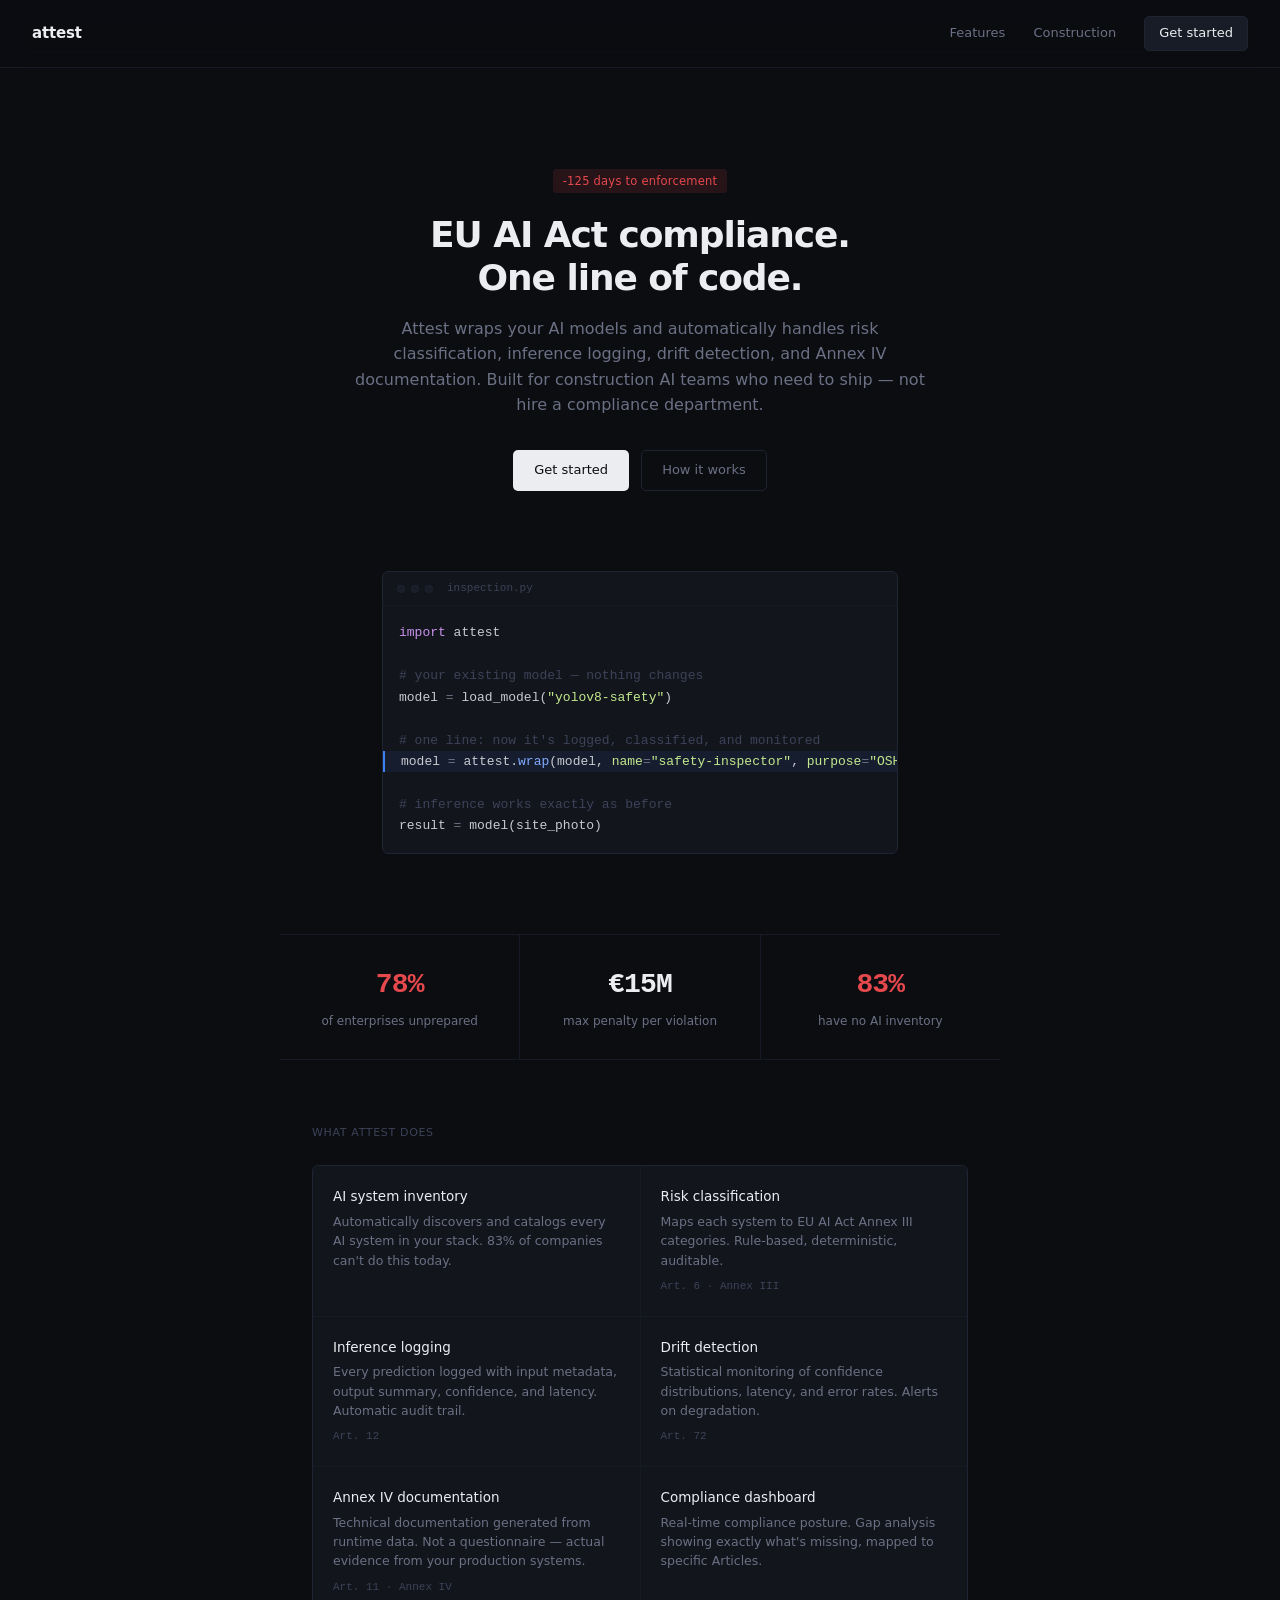
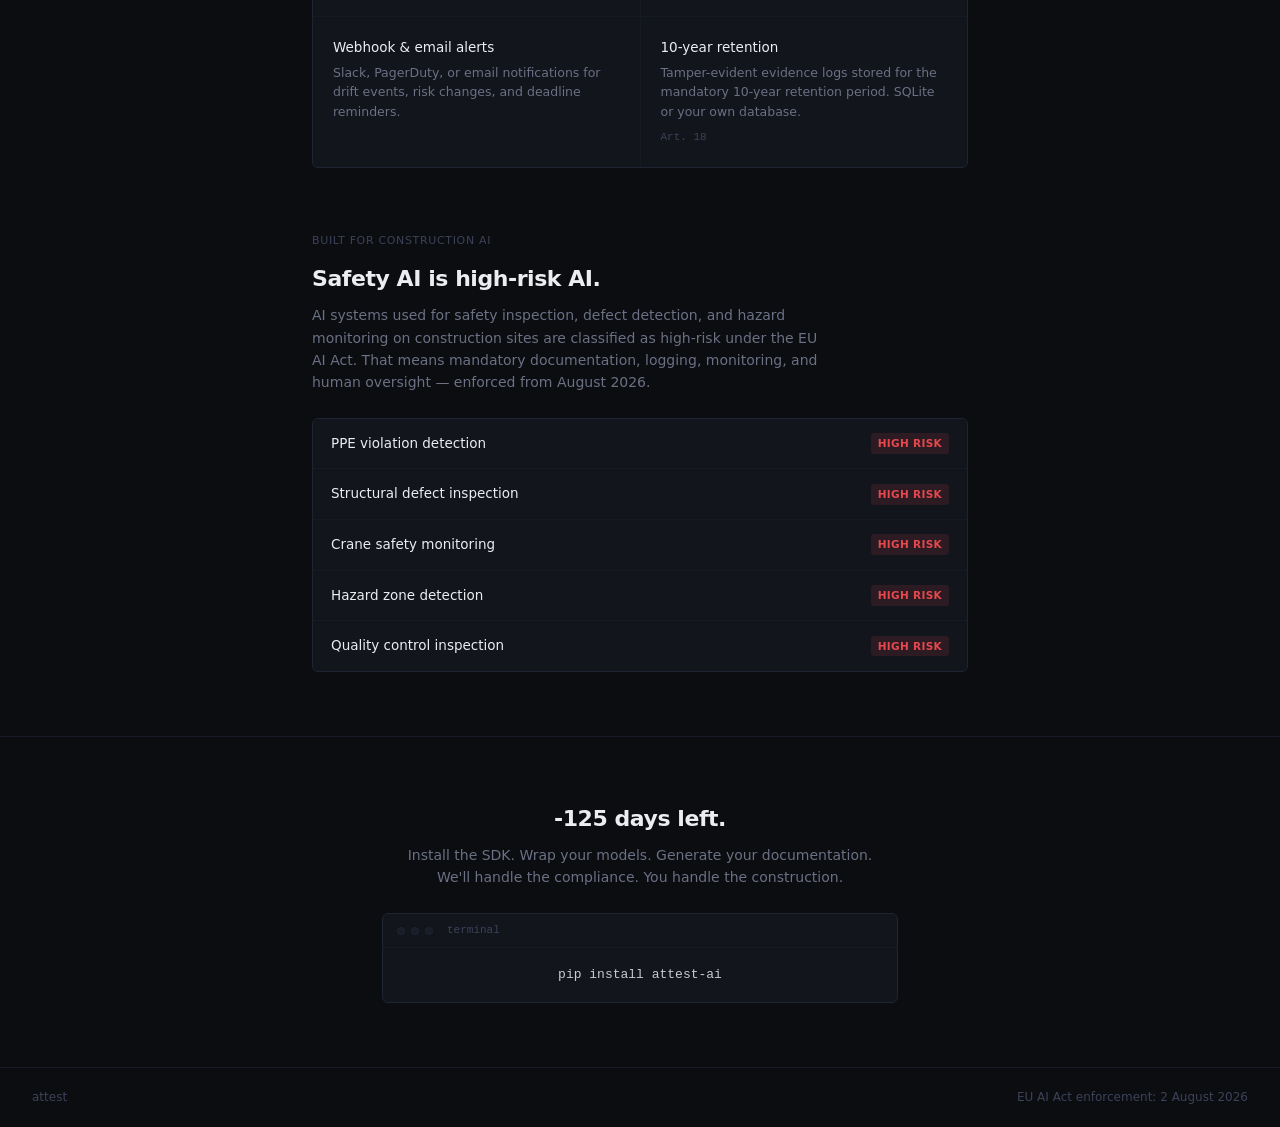
==== site/index.html @ e680bdb2 "initial commit — attest EU AI Act compliance SDK Core SDK with one-line model wrapping, risk classif" ====
<!DOCTYPE html>
<html lang="en">
<head>
    <meta charset="UTF-8">
    <meta name="viewport" content="width=device-width, initial-scale=1.0">
    <title>Attest — EU AI Act compliance for construction AI</title>
    <meta name="description" content="One SDK. Automatic risk classification, continuous monitoring, and audit-ready documentation for your AI systems. Enforcement starts August 2, 2026.">
    <style>
        :root {
            --bg: #0b0d11;
            --surface: #12151c;
            --surface-2: #181c26;
            --border: #1f2432;
            --border-subtle: #161a24;
            --text: #c8cad0;
            --text-strong: #ecedf0;
            --text-muted: #6b7084;
            --text-faint: #3d4258;
            --red: #e5484d;
            --red-dim: rgba(229, 72, 77, 0.12);
            --amber: #f0a000;
            --green: #30a46c;
            --green-dim: rgba(48, 164, 108, 0.10);
            --blue: #3b82f6;
            --blue-dim: rgba(59, 130, 246, 0.08);
            --mono: 'SF Mono', 'Cascadia Code', 'JetBrains Mono', monospace;
            --sans: -apple-system, BlinkMacSystemFont, 'Inter', 'Segoe UI', system-ui, sans-serif;
        }

        *, *::before, *::after { margin: 0; padding: 0; box-sizing: border-box; }

        body {
            font-family: var(--sans);
            background: var(--bg);
            color: var(--text);
            font-size: 15px;
            line-height: 1.6;
            -webkit-font-smoothing: antialiased;
        }

        /* ── HEADER ── */

        .header {
            display: flex;
            justify-content: space-between;
            align-items: center;
            padding: 16px 32px;
            border-bottom: 1px solid var(--border-subtle);
            position: sticky;
            top: 0;
            background: rgba(11, 13, 17, 0.92);
            backdrop-filter: blur(12px);
            z-index: 100;
        }

        .header-brand {
            font-size: 15px;
            font-weight: 600;
            color: var(--text-strong);
            text-decoration: none;
            letter-spacing: -0.01em;
        }

        .header-nav {
            display: flex;
            gap: 28px;
            align-items: center;
        }

        .header-nav a {
            font-size: 13px;
            color: var(--text-muted);
            text-decoration: none;
            transition: color 0.15s;
        }
        .header-nav a:hover { color: var(--text); }

        .header-cta {
            font-size: 12.5px;
            font-weight: 500;
            color: var(--text-strong) !important;
            background: var(--surface-2);
            border: 1px solid var(--border);
            padding: 6px 14px;
            border-radius: 5px;
            transition: background 0.15s, border-color 0.15s;
        }
        .header-cta:hover {
            background: #1e2333;
            border-color: #2a3048;
        }

        /* ── HERO ── */

        .hero {
            max-width: 640px;
            margin: 0 auto;
            padding: 100px 32px 80px;
            text-align: center;
        }

        .hero-tag {
            display: inline-block;
            font-size: 11.5px;
            font-weight: 500;
            color: var(--red);
            background: var(--red-dim);
            padding: 3px 10px;
            border-radius: 3px;
            margin-bottom: 20px;
            letter-spacing: 0.02em;
        }

        .hero h1 {
            font-size: 36px;
            font-weight: 600;
            color: var(--text-strong);
            letter-spacing: -0.03em;
            line-height: 1.2;
        }

        .hero p {
            font-size: 16px;
            color: var(--text-muted);
            margin-top: 16px;
            line-height: 1.6;
        }

        .hero-actions {
            margin-top: 32px;
            display: flex;
            gap: 12px;
            justify-content: center;
        }

        .btn {
            font-size: 13px;
            font-weight: 500;
            padding: 9px 20px;
            border-radius: 5px;
            text-decoration: none;
            transition: all 0.15s;
            border: 1px solid transparent;
        }
        .btn-primary {
            background: var(--text-strong);
            color: var(--bg);
        }
        .btn-primary:hover { background: #fff; }

        .btn-ghost {
            color: var(--text-muted);
            border-color: var(--border);
        }
        .btn-ghost:hover {
            color: var(--text);
            border-color: #2a3048;
        }

        /* ── CODE ── */

        .code-section {
            max-width: 580px;
            margin: 0 auto;
            padding: 0 32px 80px;
        }

        .code-block {
            background: var(--surface);
            border: 1px solid var(--border);
            border-radius: 6px;
            overflow: hidden;
        }

        .code-bar {
            display: flex;
            align-items: center;
            padding: 8px 14px;
            border-bottom: 1px solid var(--border-subtle);
            gap: 6px;
        }

        .code-dot {
            width: 8px;
            height: 8px;
            border-radius: 50%;
            background: var(--surface-2);
            border: 1px solid var(--border);
        }

        .code-file {
            font-size: 11px;
            color: var(--text-faint);
            font-family: var(--mono);
            margin-left: 8px;
        }

        .code-block pre {
            padding: 16px;
            font-family: var(--mono);
            font-size: 13px;
            line-height: 1.65;
            overflow-x: auto;
            color: var(--text);
        }

        .code-block .cm { color: var(--text-faint); }
        .code-block .kw { color: #c792ea; }
        .code-block .fn { color: #82aaff; }
        .code-block .st { color: #c3e88d; }
        .code-block .op { color: var(--text-muted); }
        .code-block .hl {
            display: block;
            background: var(--blue-dim);
            margin: 0 -16px;
            padding: 0 16px;
            border-left: 2px solid var(--blue);
        }

        /* ── STATS BAND ── */

        .band {
            border-top: 1px solid var(--border-subtle);
            border-bottom: 1px solid var(--border-subtle);
            display: flex;
            max-width: 720px;
            margin: 0 auto;
        }

        .band-item {
            flex: 1;
            text-align: center;
            padding: 28px 16px;
        }

        .band-item + .band-item {
            border-left: 1px solid var(--border-subtle);
        }

        .band-val {
            font-size: 28px;
            font-weight: 600;
            color: var(--text-strong);
            letter-spacing: -0.03em;
            font-family: var(--mono);
        }
        .band-val.red { color: var(--red); }

        .band-label {
            font-size: 12px;
            color: var(--text-muted);
            margin-top: 4px;
        }

        /* ── FEATURES ── */

        .features {
            max-width: 720px;
            margin: 0 auto;
            padding: 64px 32px;
        }

        .features-title {
            font-size: 11px;
            font-weight: 500;
            color: var(--text-faint);
            text-transform: uppercase;
            letter-spacing: 0.06em;
            margin-bottom: 24px;
        }

        .feature-grid {
            display: grid;
            grid-template-columns: 1fr 1fr;
            gap: 1px;
            background: var(--border-subtle);
            border: 1px solid var(--border);
            border-radius: 6px;
            overflow: hidden;
        }

        .feature {
            background: var(--surface);
            padding: 20px;
        }

        .feature-name {
            font-size: 13.5px;
            font-weight: 500;
            color: var(--text-strong);
            margin-bottom: 4px;
        }

        .feature-desc {
            font-size: 12.5px;
            color: var(--text-muted);
            line-height: 1.55;
        }

        .feature-ref {
            font-size: 11px;
            font-family: var(--mono);
            color: var(--text-faint);
            margin-top: 8px;
        }

        /* ── VERTICAL ── */

        .vertical {
            max-width: 720px;
            margin: 0 auto;
            padding: 0 32px 64px;
        }

        .vertical-title {
            font-size: 11px;
            font-weight: 500;
            color: var(--text-faint);
            text-transform: uppercase;
            letter-spacing: 0.06em;
            margin-bottom: 12px;
        }

        .vertical-head {
            font-size: 22px;
            font-weight: 600;
            color: var(--text-strong);
            letter-spacing: -0.02em;
            margin-bottom: 8px;
        }

        .vertical-sub {
            font-size: 14px;
            color: var(--text-muted);
            line-height: 1.6;
            margin-bottom: 24px;
            max-width: 520px;
        }

        .use-cases {
            display: flex;
            flex-direction: column;
            gap: 1px;
            background: var(--border-subtle);
            border: 1px solid var(--border);
            border-radius: 6px;
            overflow: hidden;
        }

        .use-case {
            background: var(--surface);
            padding: 14px 18px;
            display: flex;
            justify-content: space-between;
            align-items: center;
        }

        .uc-name {
            font-size: 13.5px;
            color: var(--text-strong);
        }

        .uc-risk {
            font-size: 10.5px;
            font-weight: 600;
            padding: 2px 7px;
            border-radius: 3px;
            text-transform: uppercase;
            letter-spacing: 0.03em;
            background: var(--red-dim);
            color: var(--red);
        }

        /* ── CTA ── */

        .cta-section {
            text-align: center;
            padding: 64px 32px;
            border-top: 1px solid var(--border-subtle);
        }

        .cta-section h2 {
            font-size: 22px;
            font-weight: 600;
            color: var(--text-strong);
            letter-spacing: -0.02em;
        }

        .cta-section p {
            font-size: 14px;
            color: var(--text-muted);
            margin-top: 8px;
            margin-bottom: 24px;
        }

        /* ── FOOTER ── */

        .footer {
            padding: 20px 32px;
            border-top: 1px solid var(--border-subtle);
            display: flex;
            justify-content: space-between;
            font-size: 12px;
            color: var(--text-faint);
        }

        /* ── RESPONSIVE ── */

        @media (max-width: 600px) {
            .hero { padding: 60px 20px 48px; }
            .hero h1 { font-size: 26px; }
            .hero-actions { flex-direction: column; }
            .band { flex-direction: column; }
            .band-item + .band-item { border-left: none; border-top: 1px solid var(--border-subtle); }
            .feature-grid { grid-template-columns: 1fr; }
            .header-nav a:not(.header-cta) { display: none; }
        }
    </style>
</head>
<body>

<div class="header">
    <a href="/" class="header-brand">attest</a>
    <div class="header-nav">
        <a href="#features">Features</a>
        <a href="#construction">Construction</a>
        <a href="#start" class="header-cta">Get started</a>
    </div>
</div>

<div class="hero">
    <div class="hero-tag" id="countdown">108 days to enforcement</div>
    <h1>EU AI Act compliance.<br>One line of code.</h1>
    <p>Attest wraps your AI models and automatically handles risk classification, inference logging, drift detection, and Annex IV documentation. Built for construction AI teams who need to ship — not hire a compliance department.</p>
    <div class="hero-actions">
        <a href="#start" class="btn btn-primary">Get started</a>
        <a href="#features" class="btn btn-ghost">How it works</a>
    </div>
</div>

<div class="code-section">
    <div class="code-block">
        <div class="code-bar">
            <span class="code-dot"></span>
            <span class="code-dot"></span>
            <span class="code-dot"></span>
            <span class="code-file">inspection.py</span>
        </div>
        <pre><span class="kw">import</span> attest

<span class="cm"># your existing model — nothing changes</span>
model <span class="op">=</span> load_model(<span class="st">"yolov8-safety"</span>)

<span class="cm"># one line: now it's logged, classified, and monitored</span>
<span class="hl">model <span class="op">=</span> attest.<span class="fn">wrap</span>(model, <span class="st">name</span><span class="op">=</span><span class="st">"safety-inspector"</span>, <span class="st">purpose</span><span class="op">=</span><span class="st">"OSHA violation detection"</span>)</span>
<span class="cm"># inference works exactly as before</span>
result <span class="op">=</span> model(site_photo)</pre>
    </div>
</div>

<div class="band">
    <div class="band-item">
        <div class="band-val red">78%</div>
        <div class="band-label">of enterprises unprepared</div>
    </div>
    <div class="band-item">
        <div class="band-val">€15M</div>
        <div class="band-label">max penalty per violation</div>
    </div>
    <div class="band-item">
        <div class="band-val red">83%</div>
        <div class="band-label">have no AI inventory</div>
    </div>
</div>

<div class="features" id="features">
    <div class="features-title">What Attest does</div>
    <div class="feature-grid">
        <div class="feature">
            <div class="feature-name">AI system inventory</div>
            <div class="feature-desc">Automatically discovers and catalogs every AI system in your stack. 83% of companies can't do this today.</div>
        </div>
        <div class="feature">
            <div class="feature-name">Risk classification</div>
            <div class="feature-desc">Maps each system to EU AI Act Annex III categories. Rule-based, deterministic, auditable.</div>
            <div class="feature-ref">Art. 6 · Annex III</div>
        </div>
        <div class="feature">
            <div class="feature-name">Inference logging</div>
            <div class="feature-desc">Every prediction logged with input metadata, output summary, confidence, and latency. Automatic audit trail.</div>
            <div class="feature-ref">Art. 12</div>
        </div>
        <div class="feature">
            <div class="feature-name">Drift detection</div>
            <div class="feature-desc">Statistical monitoring of confidence distributions, latency, and error rates. Alerts on degradation.</div>
            <div class="feature-ref">Art. 72</div>
        </div>
        <div class="feature">
            <div class="feature-name">Annex IV documentation</div>
            <div class="feature-desc">Technical documentation generated from runtime data. Not a questionnaire — actual evidence from your production systems.</div>
            <div class="feature-ref">Art. 11 · Annex IV</div>
        </div>
        <div class="feature">
            <div class="feature-name">Compliance dashboard</div>
            <div class="feature-desc">Real-time compliance posture. Gap analysis showing exactly what's missing, mapped to specific Articles.</div>
        </div>
        <div class="feature">
            <div class="feature-name">Webhook & email alerts</div>
            <div class="feature-desc">Slack, PagerDuty, or email notifications for drift events, risk changes, and deadline reminders.</div>
        </div>
        <div class="feature">
            <div class="feature-name">10-year retention</div>
            <div class="feature-desc">Tamper-evident evidence logs stored for the mandatory 10-year retention period. SQLite or your own database.</div>
            <div class="feature-ref">Art. 18</div>
        </div>
    </div>
</div>

<div class="vertical" id="construction">
    <div class="vertical-title">Built for construction AI</div>
    <div class="vertical-head">Safety AI is high-risk AI.</div>
    <div class="vertical-sub">AI systems used for safety inspection, defect detection, and hazard monitoring on construction sites are classified as high-risk under the EU AI Act. That means mandatory documentation, logging, monitoring, and human oversight — enforced from August 2026.</div>

    <div class="use-cases">
        <div class="use-case">
            <div class="uc-name">PPE violation detection</div>
            <div class="uc-risk">high risk</div>
        </div>
        <div class="use-case">
            <div class="uc-name">Structural defect inspection</div>
            <div class="uc-risk">high risk</div>
        </div>
        <div class="use-case">
            <div class="uc-name">Crane safety monitoring</div>
            <div class="uc-risk">high risk</div>
        </div>
        <div class="use-case">
            <div class="uc-name">Hazard zone detection</div>
            <div class="uc-risk">high risk</div>
        </div>
        <div class="use-case">
            <div class="uc-name">Quality control inspection</div>
            <div class="uc-risk">high risk</div>
        </div>
    </div>
</div>

<div class="cta-section" id="start">
    <h2 id="countdown-cta">108 days left.</h2>
    <p>Install the SDK. Wrap your models. Generate your documentation.<br>We'll handle the compliance. You handle the construction.</p>
    <div class="code-section" style="padding-bottom: 0; margin-top: 20px;">
        <div class="code-block">
            <div class="code-bar">
                <span class="code-dot"></span><span class="code-dot"></span><span class="code-dot"></span>
                <span class="code-file">terminal</span>
            </div>
            <pre>pip install attest-ai</pre>
        </div>
    </div>
</div>

<div class="footer">
    <span>attest</span>
    <span>EU AI Act enforcement: 2 August 2026</span>
</div>

<script>
const d = Math.ceil((new Date('2026-08-02') - new Date()) / 86400000);
document.getElementById('countdown').textContent = d + ' days to enforcement';
document.getElementById('countdown-cta').textContent = d + ' days left.';
</script>
</body>
</html>
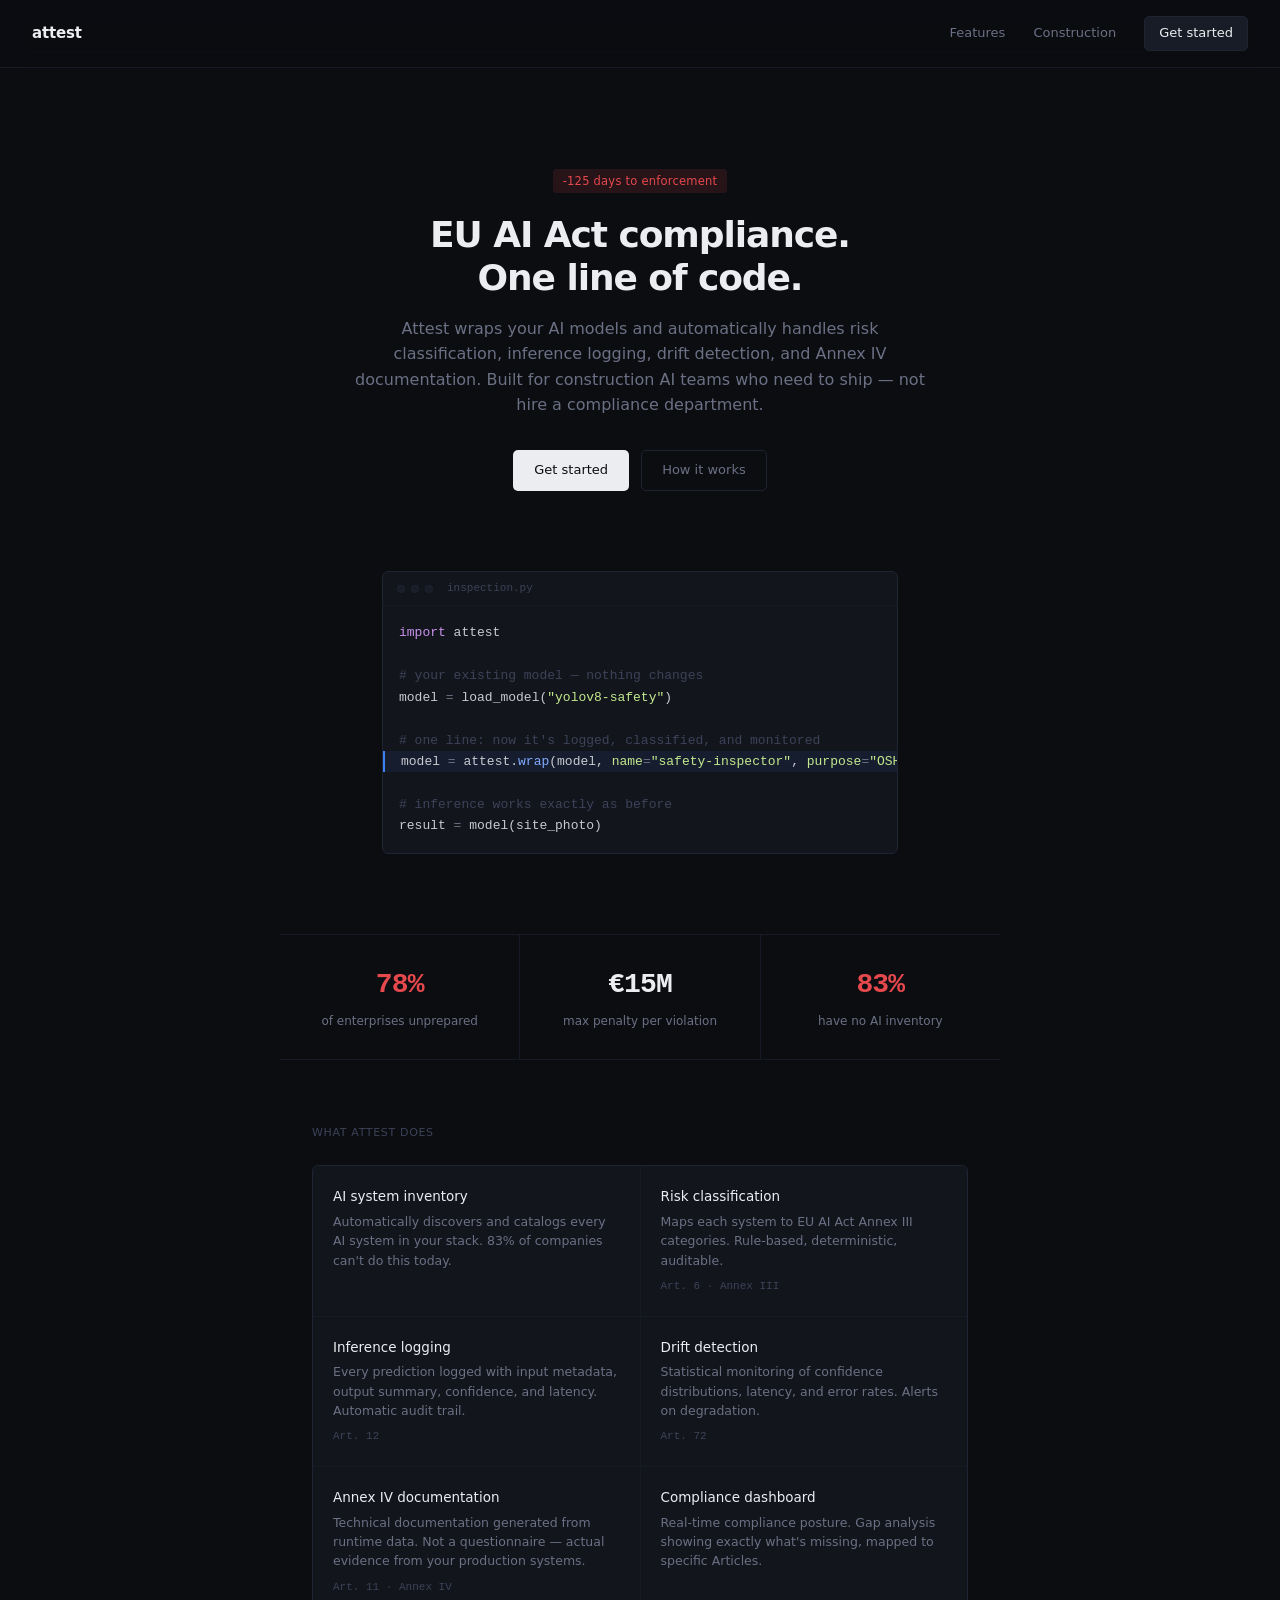
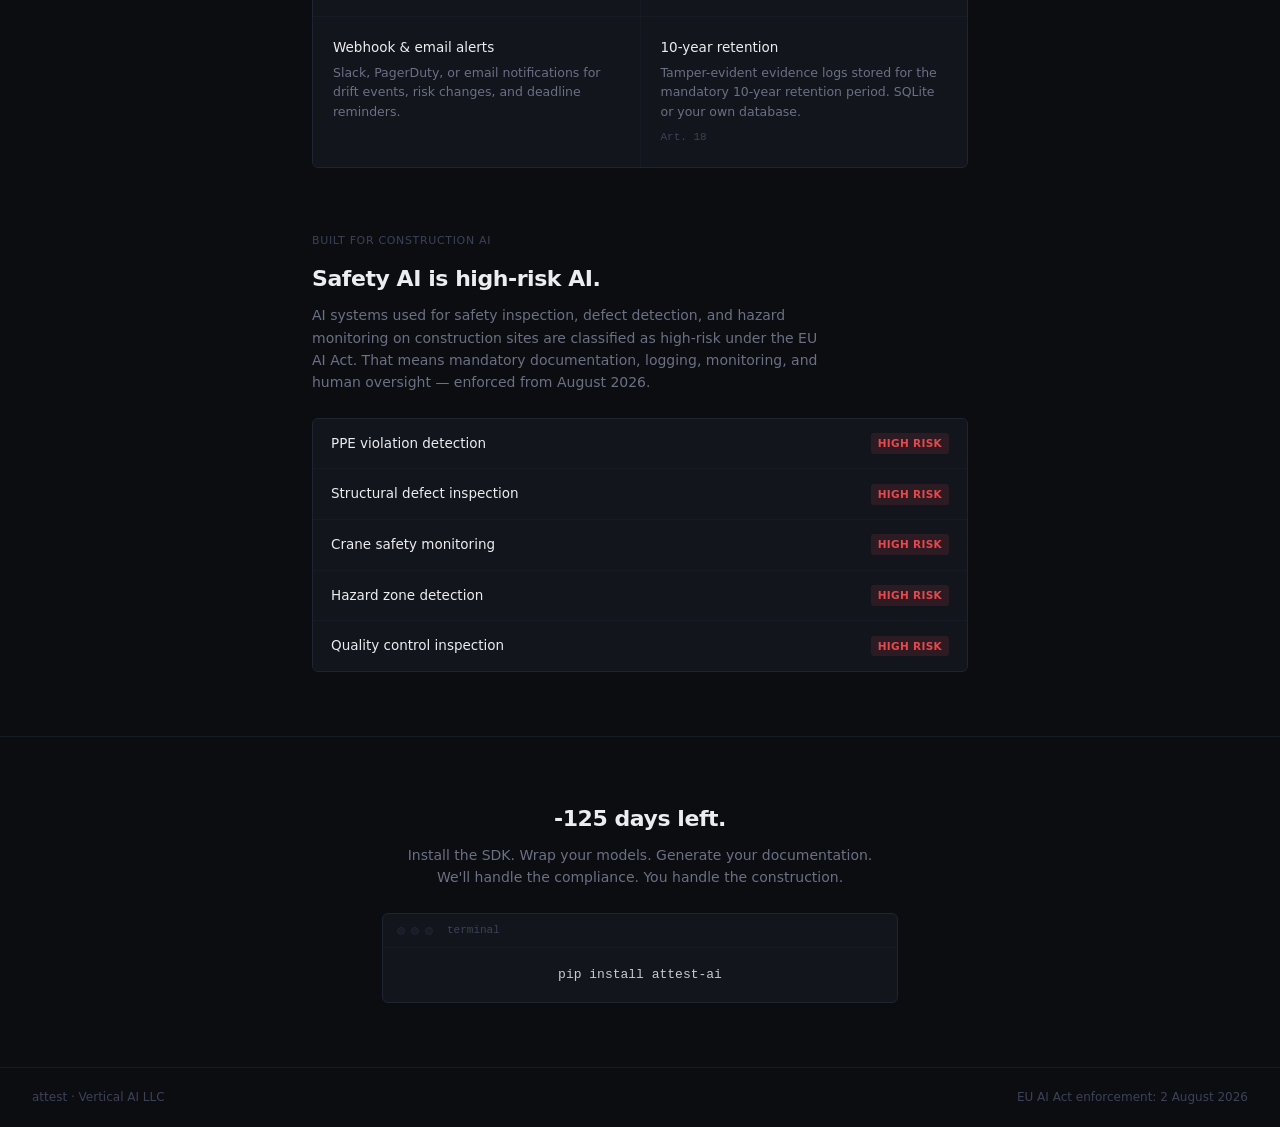
==== commit aab1ca62: "add Vertical AI LLC to landing page footer Made-with: Cursor" ====
--- a/site/index.html
+++ b/site/index.html
@@ -560,7 +560,7 @@
 </div>
 
 <div class="footer">
-    <span>attest</span>
+    <span>attest · Vertical AI LLC</span>
     <span>EU AI Act enforcement: 2 August 2026</span>
 </div>
 
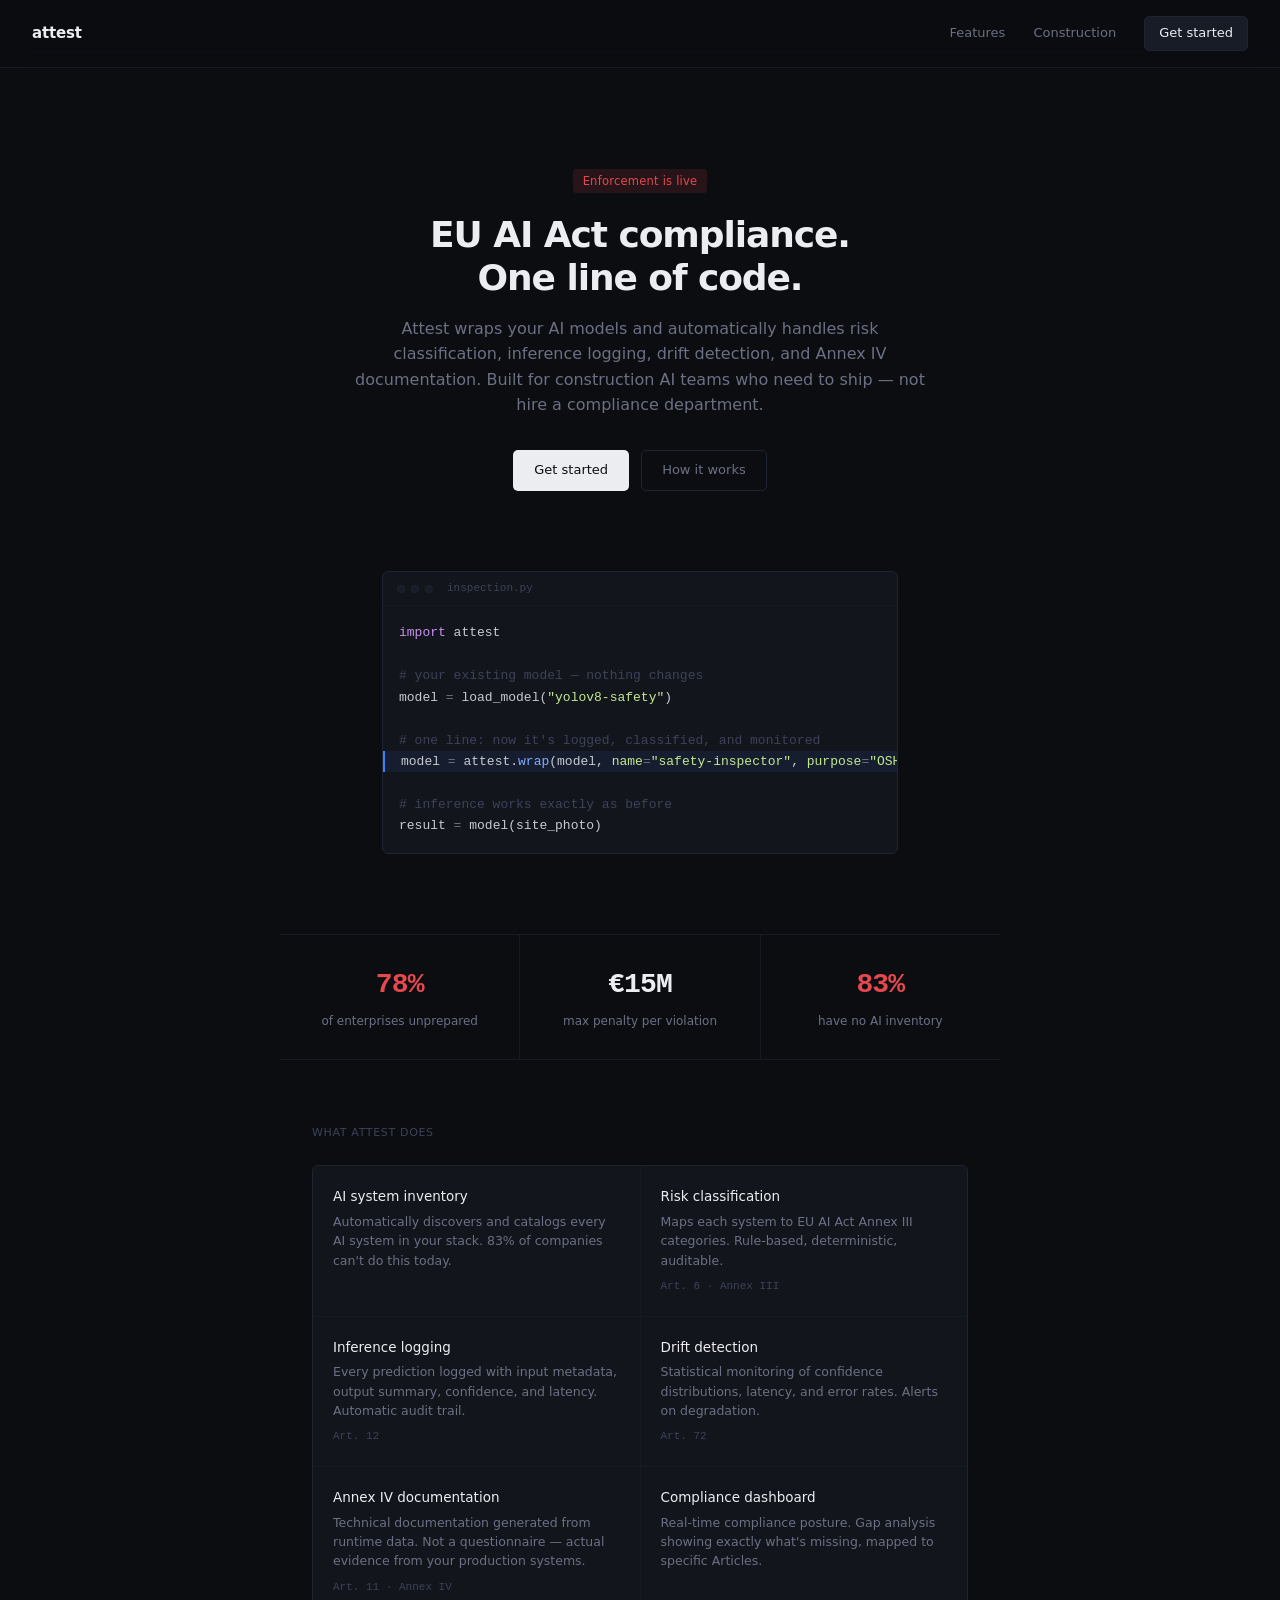
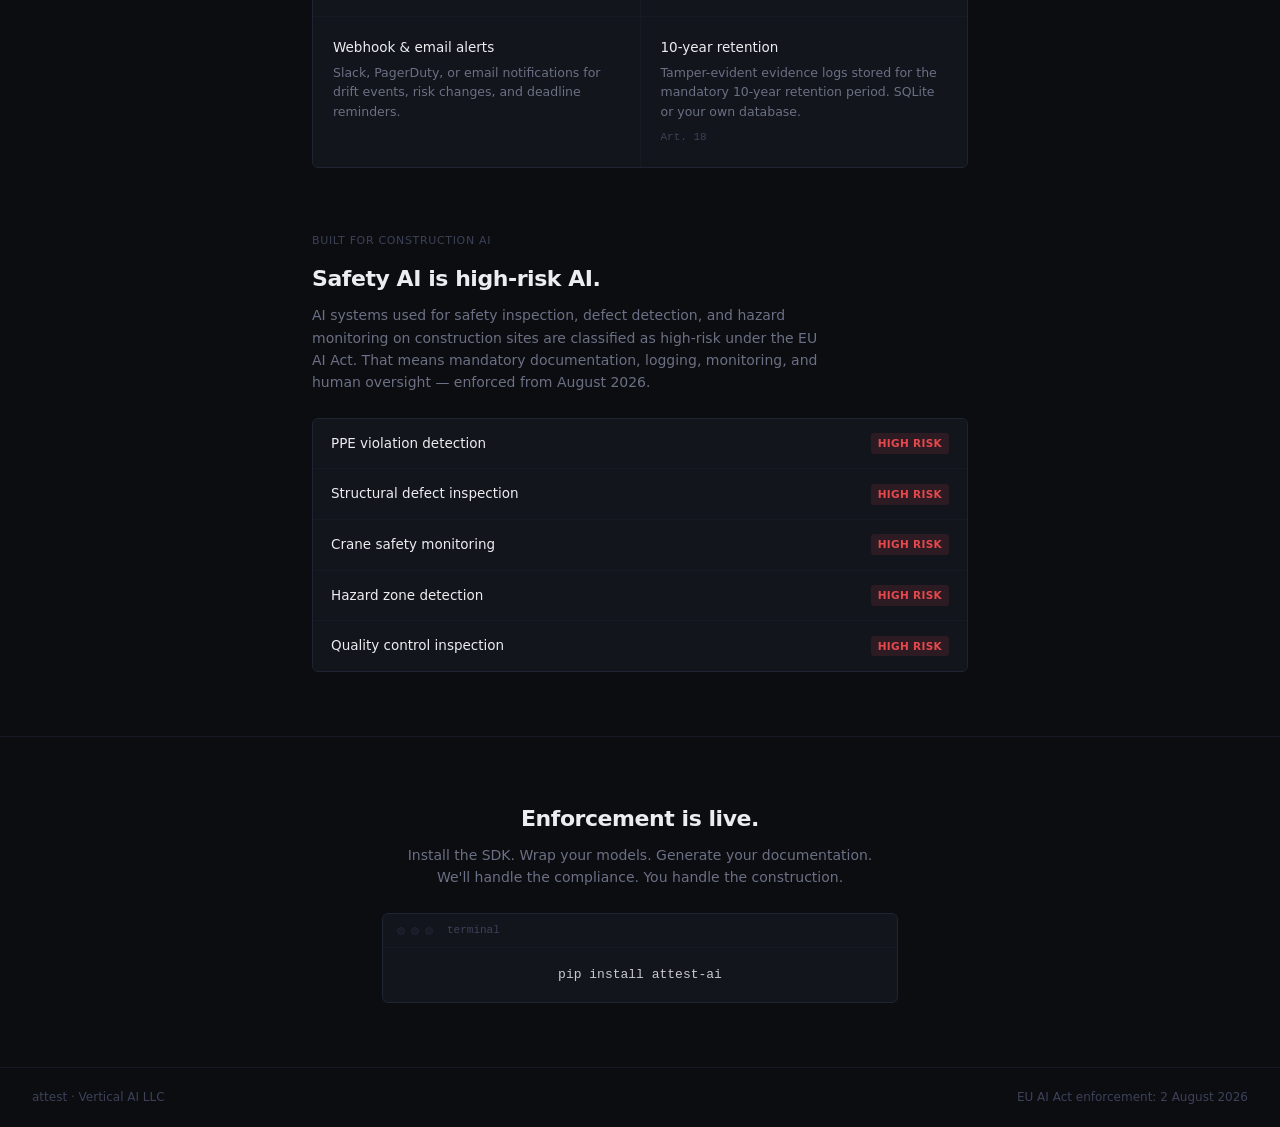
==== commit 53fa33be: "make enforcement countdown fully dynamic Remove hardcoded day count, calculate from Aug 2 2026 deadl" ====
--- a/site/index.html
+++ b/site/index.html
@@ -429,7 +429,7 @@
 </div>
 
 <div class="hero">
-    <div class="hero-tag" id="countdown">108 days to enforcement</div>
+    <div class="hero-tag" id="countdown"></div>
     <h1>EU AI Act compliance.<br>One line of code.</h1>
     <p>Attest wraps your AI models and automatically handles risk classification, inference logging, drift detection, and Annex IV documentation. Built for construction AI teams who need to ship — not hire a compliance department.</p>
     <div class="hero-actions">
@@ -546,7 +546,7 @@
 </div>
 
 <div class="cta-section" id="start">
-    <h2 id="countdown-cta">108 days left.</h2>
+    <h2 id="countdown-cta"></h2>
     <p>Install the SDK. Wrap your models. Generate your documentation.<br>We'll handle the compliance. You handle the construction.</p>
     <div class="code-section" style="padding-bottom: 0; margin-top: 20px;">
         <div class="code-block">
@@ -565,9 +565,15 @@
 </div>
 
 <script>
-const d = Math.ceil((new Date('2026-08-02') - new Date()) / 86400000);
-document.getElementById('countdown').textContent = d + ' days to enforcement';
-document.getElementById('countdown-cta').textContent = d + ' days left.';
+(function() {
+    const deadline = new Date('2026-08-02T00:00:00+02:00');
+    const now = new Date();
+    const d = Math.ceil((deadline - now) / 86400000);
+    const label = d > 0 ? d + ' days to enforcement' : 'Enforcement is live';
+    const cta = d > 0 ? d + ' days left.' : 'Enforcement is live.';
+    document.getElementById('countdown').textContent = label;
+    document.getElementById('countdown-cta').textContent = cta;
+})();
 </script>
 </body>
 </html>
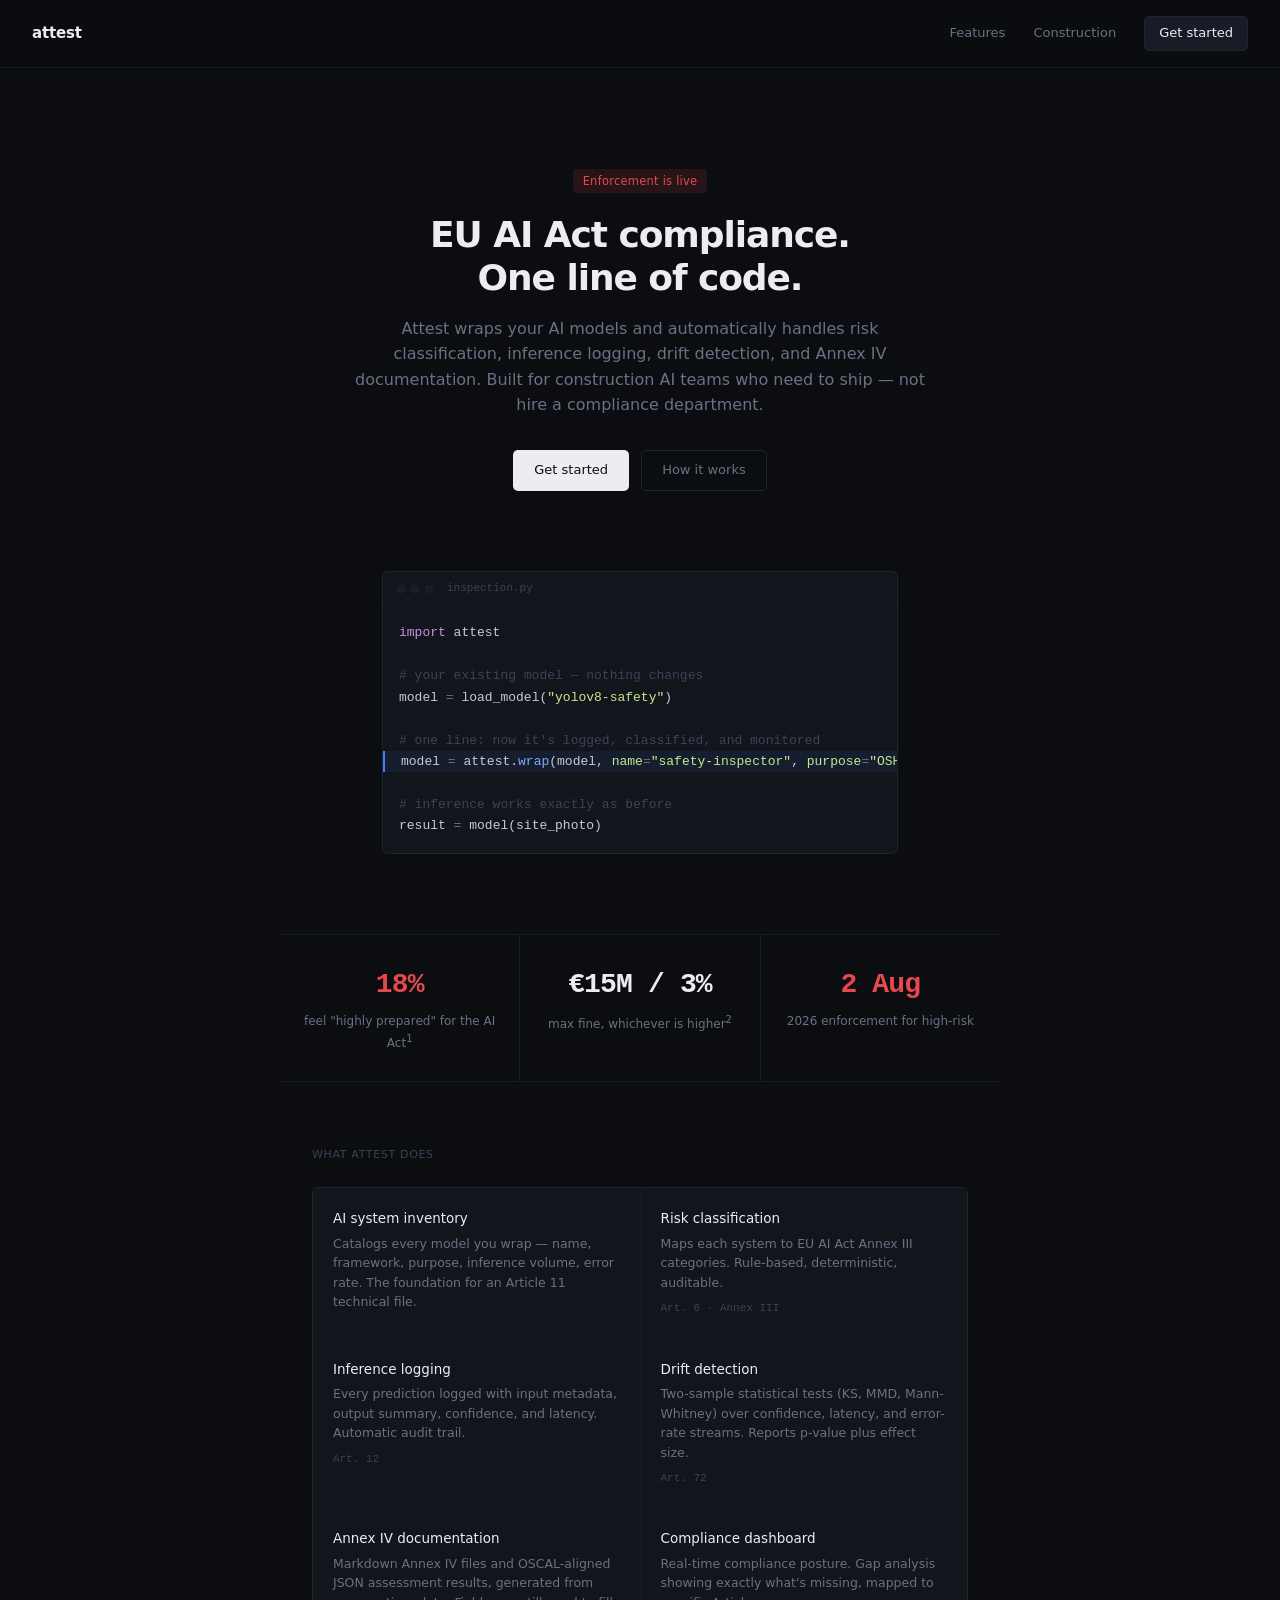
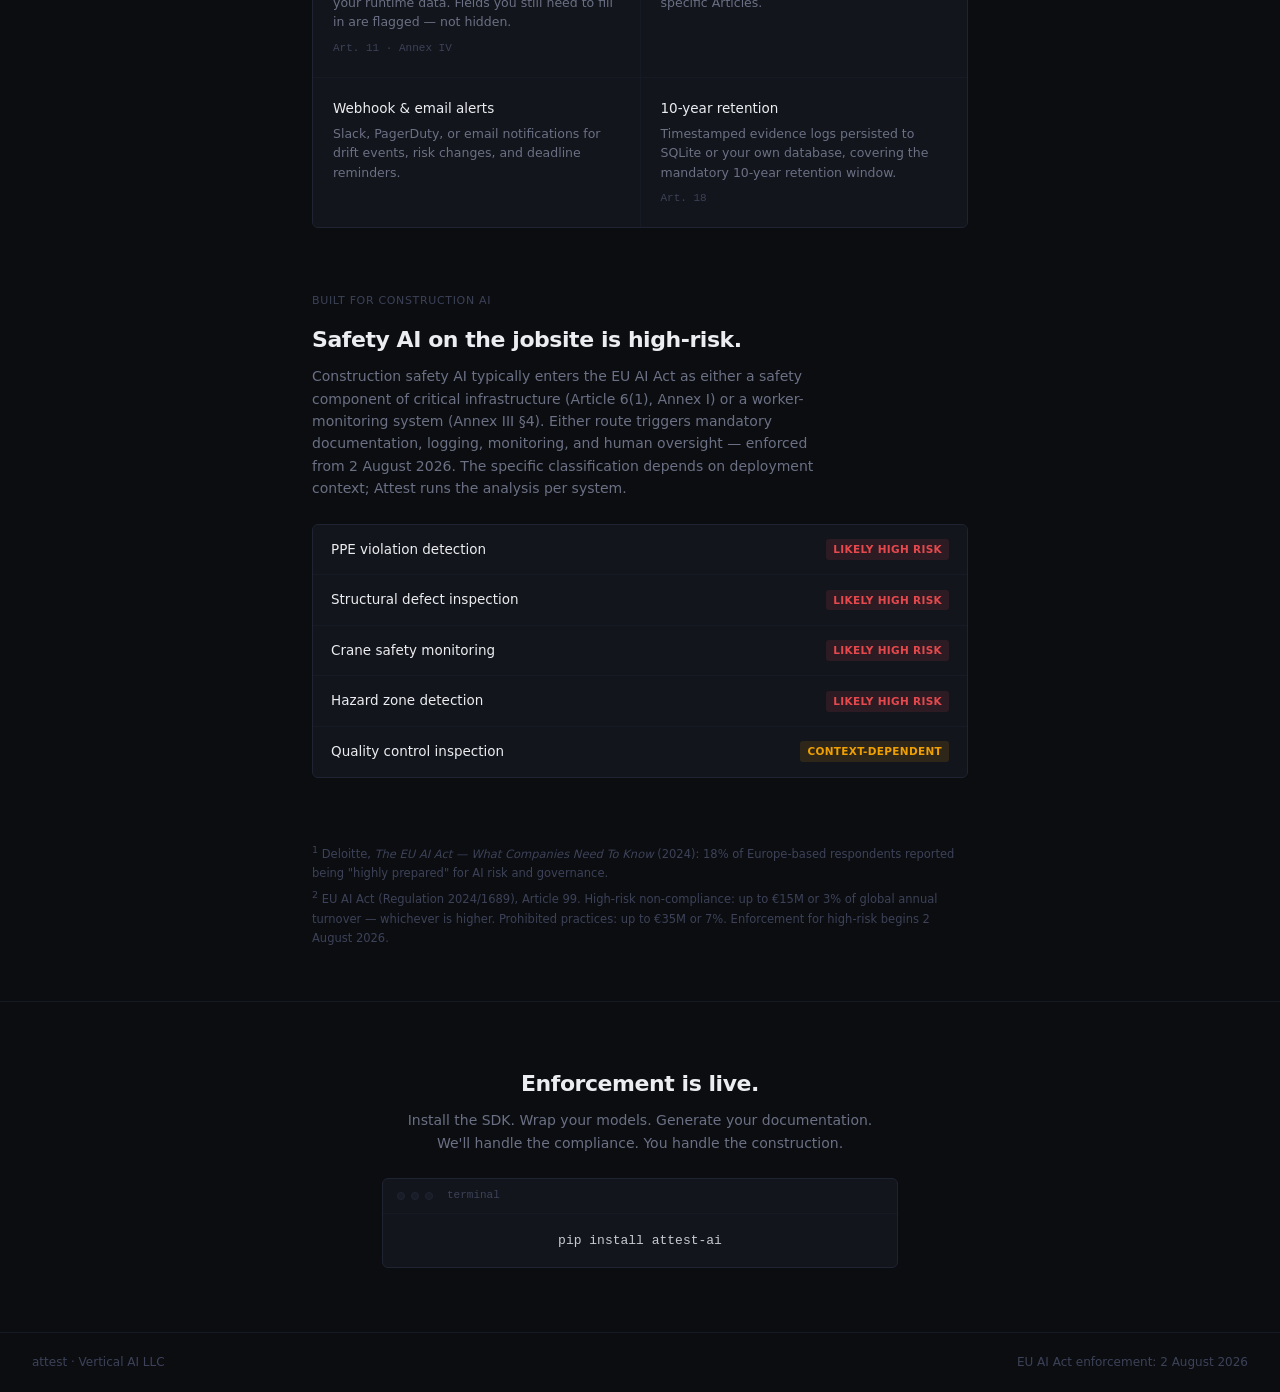
==== commit 24e22e09: "Add KS/MMD drift detection, OSCAL-aligned docs export, tighten landing claims - Drift: default Kolmo" ====
--- a/site/index.html
+++ b/site/index.html
@@ -371,6 +371,25 @@
             color: var(--red);
         }
 
+        .uc-risk.ctx {
+            background: rgba(240, 160, 0, 0.12);
+            color: var(--amber);
+        }
+
+        /* ── SOURCES ── */
+
+        .sources {
+            max-width: 720px;
+            margin: 0 auto;
+            padding: 0 32px 48px;
+            font-size: 11.5px;
+            color: var(--text-faint);
+            line-height: 1.7;
+        }
+        .sources p { margin-bottom: 4px; }
+        .sources a { color: var(--text-muted); text-decoration: underline; }
+        .sources a:hover { color: var(--text); }
+
         /* ── CTA ── */
 
         .cta-section {
@@ -460,16 +479,16 @@
 
 <div class="band">
     <div class="band-item">
-        <div class="band-val red">78%</div>
-        <div class="band-label">of enterprises unprepared</div>
+        <div class="band-val red">18%</div>
+        <div class="band-label">feel "highly prepared" for the AI Act<sup>1</sup></div>
     </div>
     <div class="band-item">
-        <div class="band-val">€15M</div>
-        <div class="band-label">max penalty per violation</div>
+        <div class="band-val">€15M / 3%</div>
+        <div class="band-label">max fine, whichever is higher<sup>2</sup></div>
     </div>
     <div class="band-item">
-        <div class="band-val red">83%</div>
-        <div class="band-label">have no AI inventory</div>
+        <div class="band-val red">2 Aug</div>
+        <div class="band-label">2026 enforcement for high-risk</div>
     </div>
 </div>
 
@@ -478,7 +497,7 @@
     <div class="feature-grid">
         <div class="feature">
             <div class="feature-name">AI system inventory</div>
-            <div class="feature-desc">Automatically discovers and catalogs every AI system in your stack. 83% of companies can't do this today.</div>
+            <div class="feature-desc">Catalogs every model you wrap — name, framework, purpose, inference volume, error rate. The foundation for an Article 11 technical file.</div>
         </div>
         <div class="feature">
             <div class="feature-name">Risk classification</div>
@@ -492,12 +511,12 @@
         </div>
         <div class="feature">
             <div class="feature-name">Drift detection</div>
-            <div class="feature-desc">Statistical monitoring of confidence distributions, latency, and error rates. Alerts on degradation.</div>
+            <div class="feature-desc">Two-sample statistical tests (KS, MMD, Mann-Whitney) over confidence, latency, and error-rate streams. Reports p-value plus effect size.</div>
             <div class="feature-ref">Art. 72</div>
         </div>
         <div class="feature">
             <div class="feature-name">Annex IV documentation</div>
-            <div class="feature-desc">Technical documentation generated from runtime data. Not a questionnaire — actual evidence from your production systems.</div>
+            <div class="feature-desc">Markdown Annex IV files and OSCAL-aligned JSON assessment results, generated from your runtime data. Fields you still need to fill in are flagged — not hidden.</div>
             <div class="feature-ref">Art. 11 · Annex IV</div>
         </div>
         <div class="feature">
@@ -510,7 +529,7 @@
         </div>
         <div class="feature">
             <div class="feature-name">10-year retention</div>
-            <div class="feature-desc">Tamper-evident evidence logs stored for the mandatory 10-year retention period. SQLite or your own database.</div>
+            <div class="feature-desc">Timestamped evidence logs persisted to SQLite or your own database, covering the mandatory 10-year retention window.</div>
             <div class="feature-ref">Art. 18</div>
         </div>
     </div>
@@ -518,31 +537,36 @@
 
 <div class="vertical" id="construction">
     <div class="vertical-title">Built for construction AI</div>
-    <div class="vertical-head">Safety AI is high-risk AI.</div>
-    <div class="vertical-sub">AI systems used for safety inspection, defect detection, and hazard monitoring on construction sites are classified as high-risk under the EU AI Act. That means mandatory documentation, logging, monitoring, and human oversight — enforced from August 2026.</div>
+    <div class="vertical-head">Safety AI on the jobsite is high-risk.</div>
+    <div class="vertical-sub">Construction safety AI typically enters the EU AI Act as either a safety component of critical infrastructure (Article 6(1), Annex I) or a worker-monitoring system (Annex III §4). Either route triggers mandatory documentation, logging, monitoring, and human oversight — enforced from 2 August 2026. The specific classification depends on deployment context; Attest runs the analysis per system.</div>
 
     <div class="use-cases">
         <div class="use-case">
             <div class="uc-name">PPE violation detection</div>
-            <div class="uc-risk">high risk</div>
+            <div class="uc-risk">likely high risk</div>
         </div>
         <div class="use-case">
             <div class="uc-name">Structural defect inspection</div>
-            <div class="uc-risk">high risk</div>
+            <div class="uc-risk">likely high risk</div>
         </div>
         <div class="use-case">
             <div class="uc-name">Crane safety monitoring</div>
-            <div class="uc-risk">high risk</div>
+            <div class="uc-risk">likely high risk</div>
         </div>
         <div class="use-case">
             <div class="uc-name">Hazard zone detection</div>
-            <div class="uc-risk">high risk</div>
+            <div class="uc-risk">likely high risk</div>
         </div>
         <div class="use-case">
             <div class="uc-name">Quality control inspection</div>
-            <div class="uc-risk">high risk</div>
-        </div>
-    </div>
+            <div class="uc-risk ctx">context-dependent</div>
+        </div>
+    </div>
+</div>
+
+<div class="sources">
+    <p><sup>1</sup> Deloitte, <em>The EU AI Act — What Companies Need To Know</em> (2024): 18% of Europe-based respondents reported being "highly prepared" for AI risk and governance.</p>
+    <p><sup>2</sup> EU AI Act (Regulation 2024/1689), Article 99. High-risk non-compliance: up to €15M or 3% of global annual turnover — whichever is higher. Prohibited practices: up to €35M or 7%. Enforcement for high-risk begins 2 August 2026.</p>
 </div>
 
 <div class="cta-section" id="start">
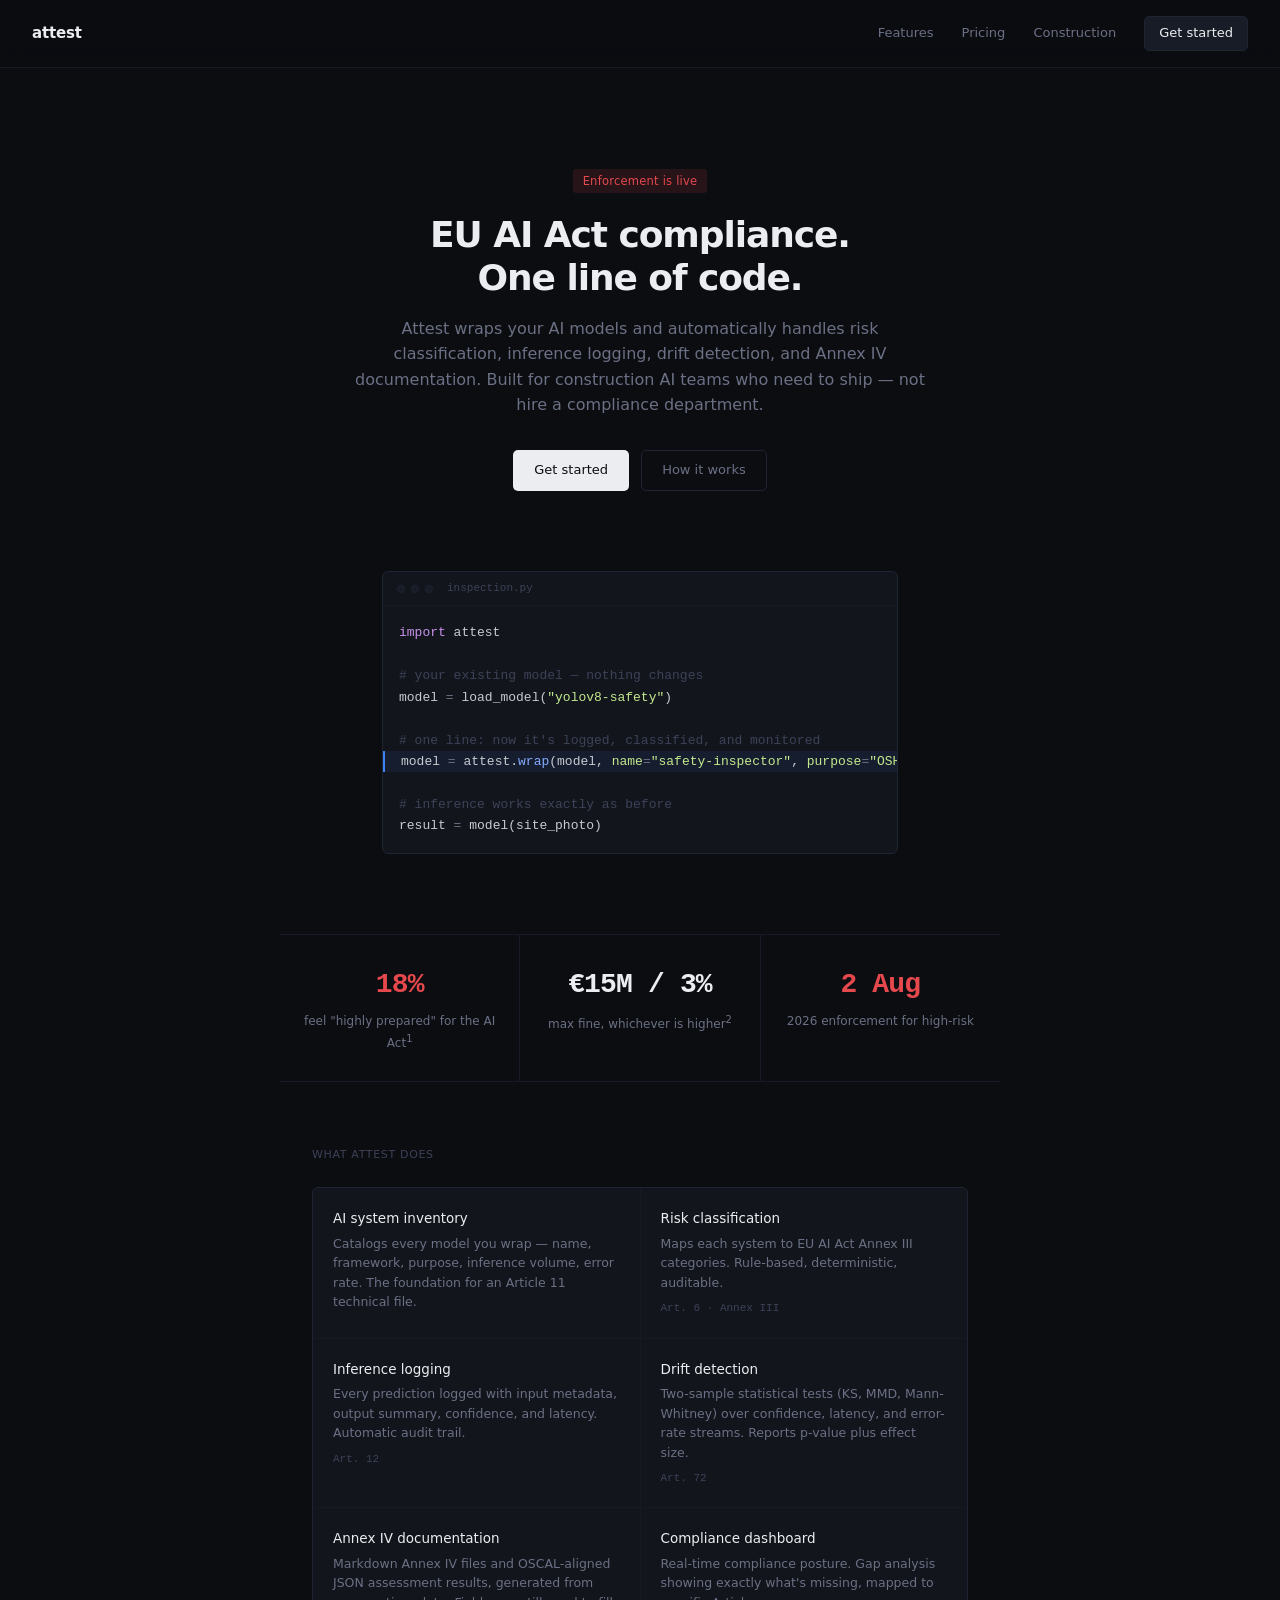
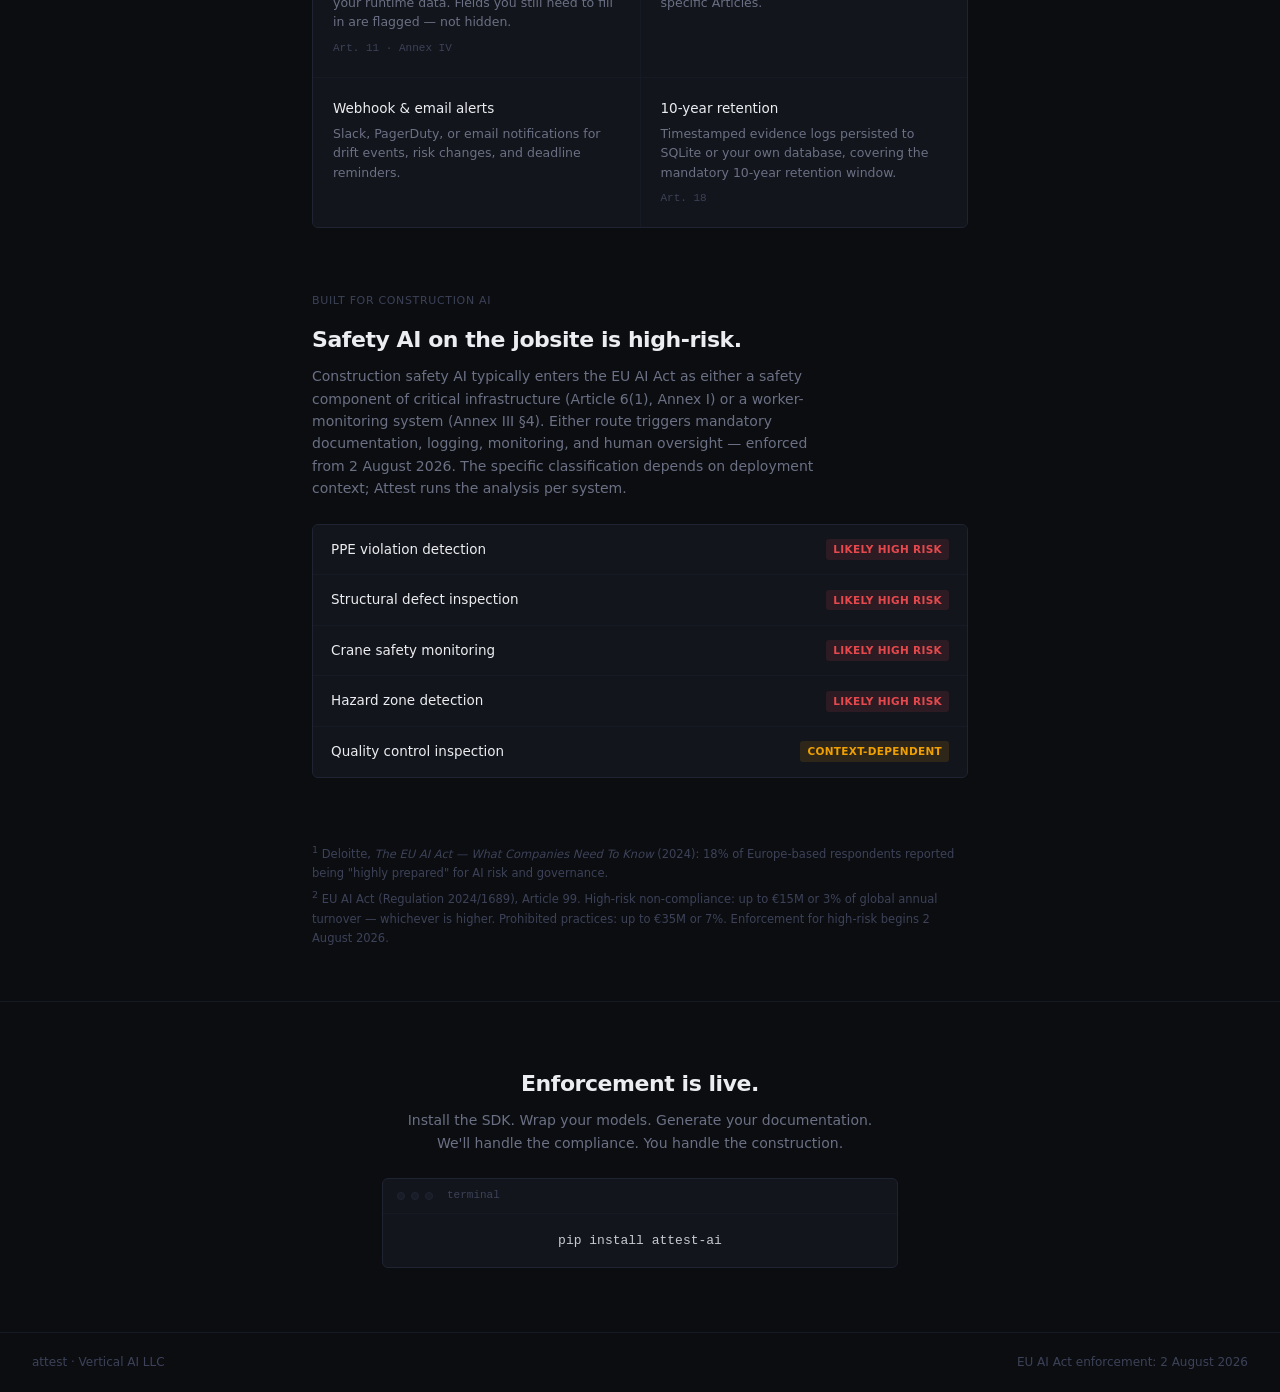
==== commit cedef5a9: "Add public pricing page with 4 tiers, FAQ, and 'not included' section - site/pricing.html: tier card" ====
--- a/site/index.html
+++ b/site/index.html
@@ -442,6 +442,7 @@
     <a href="/" class="header-brand">attest</a>
     <div class="header-nav">
         <a href="#features">Features</a>
+        <a href="/pricing.html">Pricing</a>
         <a href="#construction">Construction</a>
         <a href="#start" class="header-cta">Get started</a>
     </div>
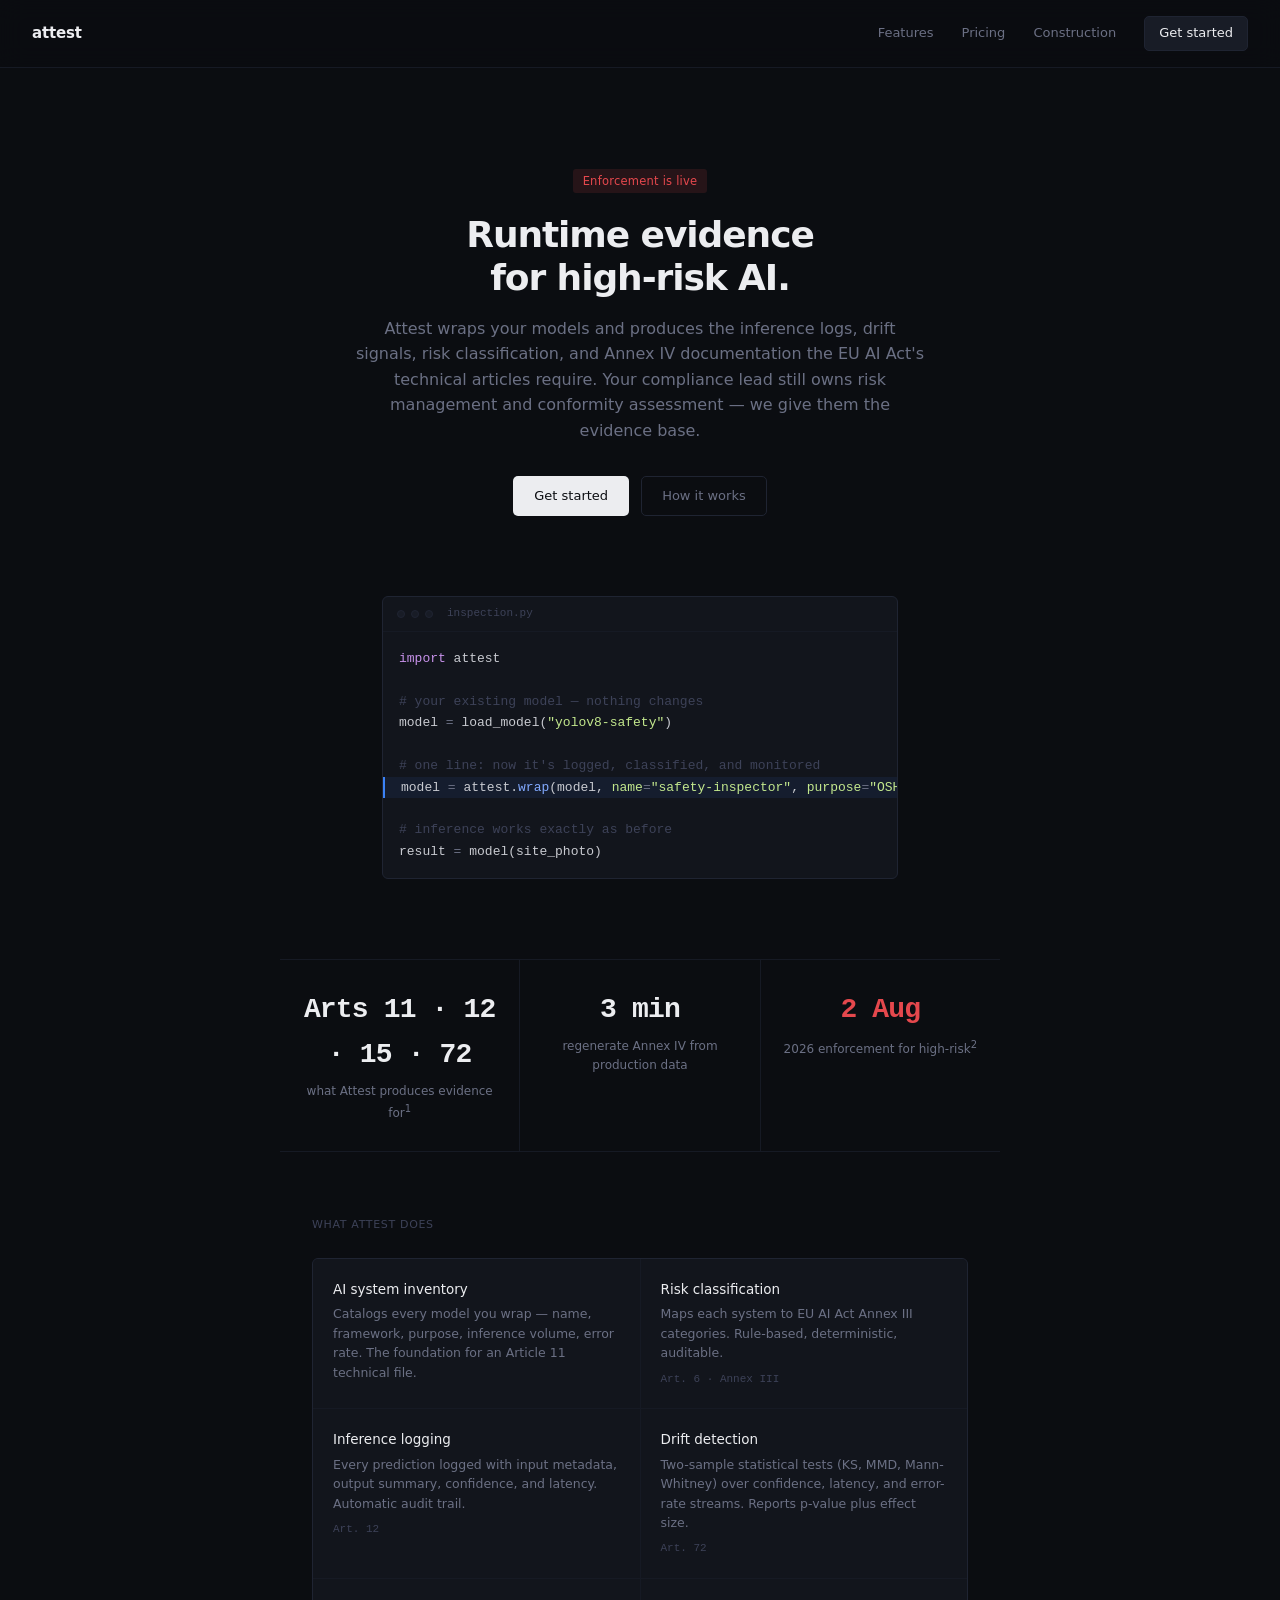
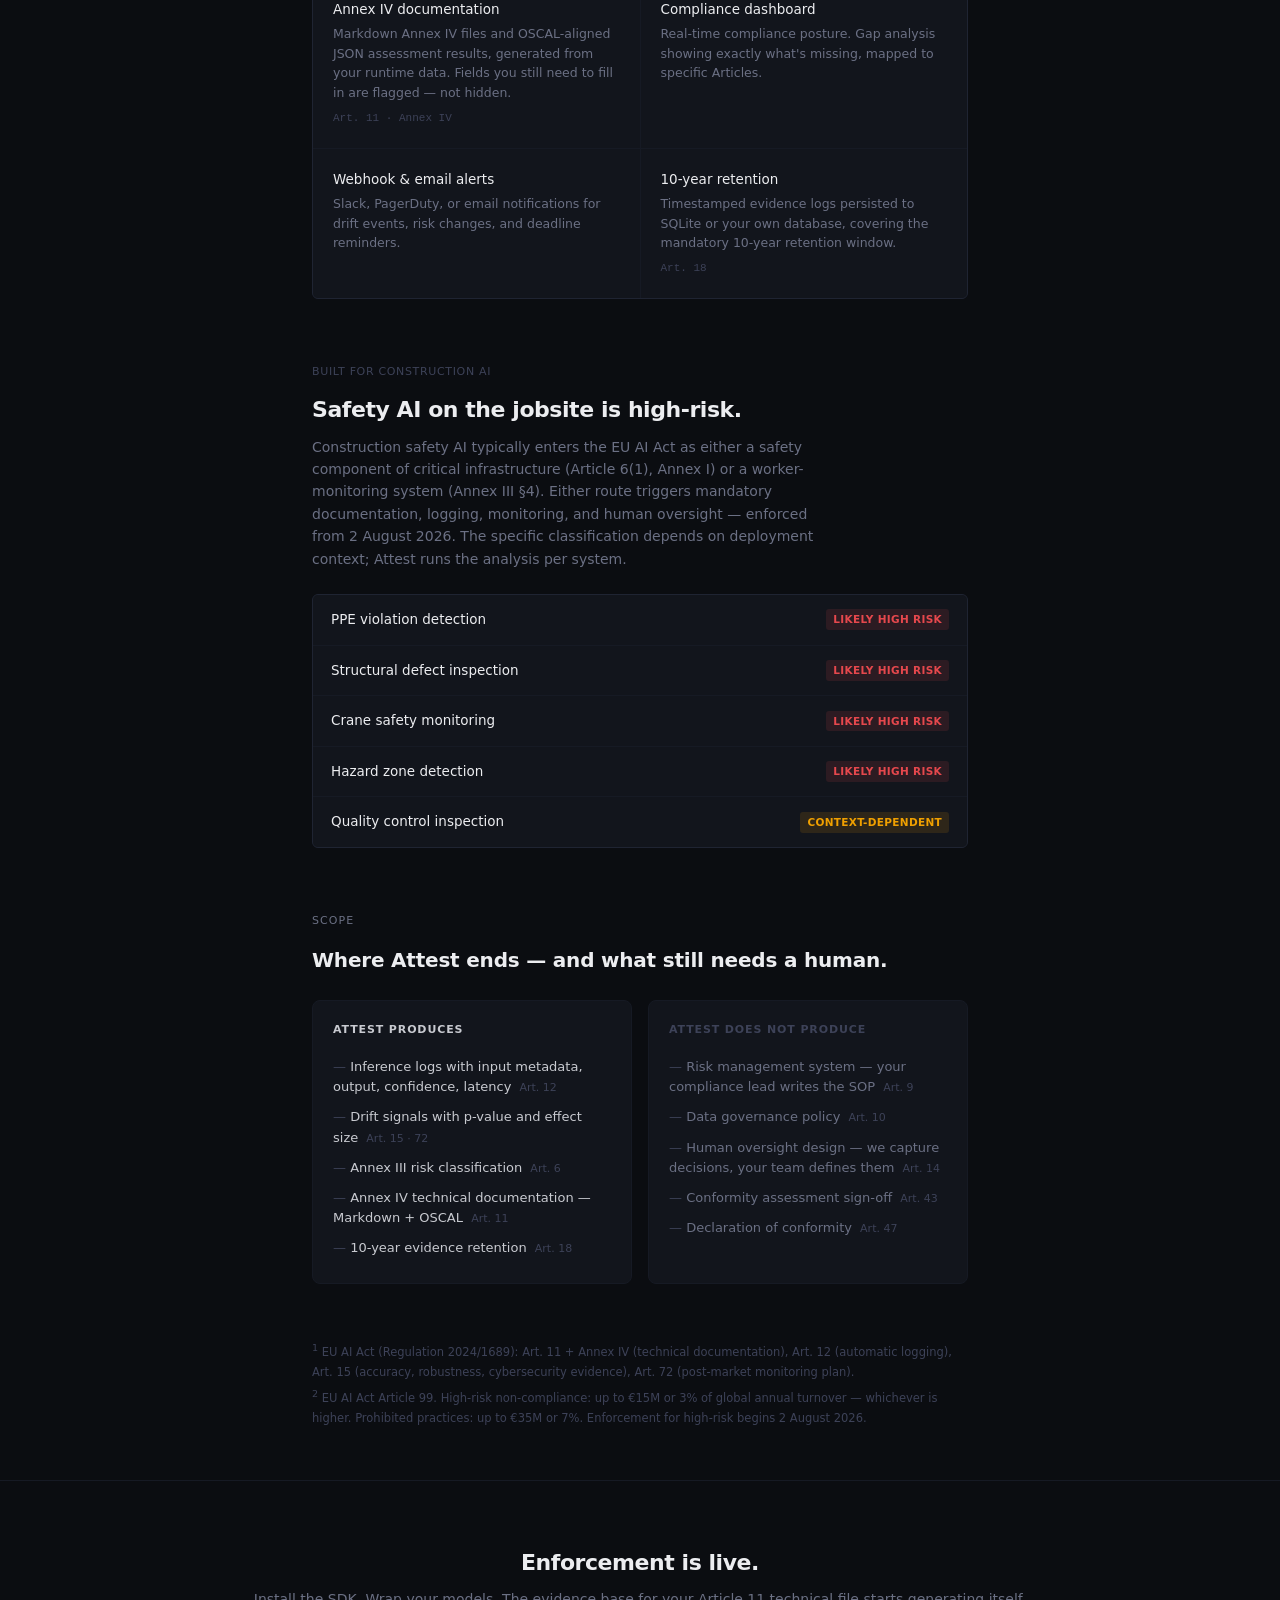
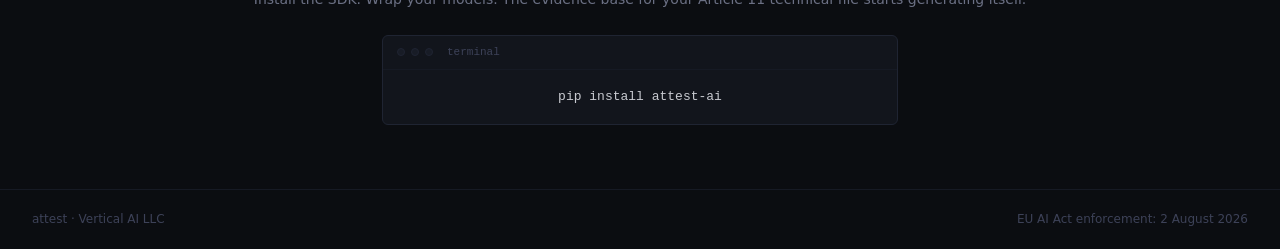
==== commit 6543c5e5: "Reposition landing to 'runtime evidence for high-risk AI'; plan Art. 9 + 14 - site/index.html: hero " ====
--- a/site/index.html
+++ b/site/index.html
@@ -3,8 +3,8 @@
 <head>
     <meta charset="UTF-8">
     <meta name="viewport" content="width=device-width, initial-scale=1.0">
-    <title>Attest — EU AI Act compliance for construction AI</title>
-    <meta name="description" content="One SDK. Automatic risk classification, continuous monitoring, and audit-ready documentation for your AI systems. Enforcement starts August 2, 2026.">
+    <title>Attest — Runtime evidence for high-risk AI</title>
+    <meta name="description" content="An SDK that captures the logs, drift signals, and Annex IV documentation the EU AI Act's Articles 11, 12, 15 and 72 require. Built for AI teams whose compliance lead needs evidence — not slideware.">
     <style>
         :root {
             --bg: #0b0d11;
@@ -378,6 +378,63 @@
 
         /* ── SOURCES ── */
 
+        .scope {
+            max-width: 720px;
+            margin: 0 auto;
+            padding: 0 32px 56px;
+        }
+        .scope-title {
+            font-size: 11px;
+            text-transform: uppercase;
+            letter-spacing: 0.1em;
+            color: var(--text-muted);
+            margin-bottom: 14px;
+        }
+        .scope-head {
+            font-size: 20px;
+            font-weight: 600;
+            color: var(--text-strong);
+            margin-bottom: 24px;
+            letter-spacing: -0.01em;
+        }
+        .scope-grid {
+            display: grid;
+            grid-template-columns: 1fr 1fr;
+            gap: 16px;
+        }
+        .scope-col {
+            border: 1px solid var(--border-subtle);
+            border-radius: 8px;
+            padding: 20px;
+            background: var(--surface);
+        }
+        .scope-col h4 {
+            font-size: 11px;
+            text-transform: uppercase;
+            letter-spacing: 0.08em;
+            margin-bottom: 14px;
+            font-weight: 600;
+        }
+        .scope-col.does h4 { color: var(--text); }
+        .scope-col.doesnt h4 { color: var(--text-faint); }
+        .scope-col ul {
+            list-style: none;
+            font-size: 13px;
+            line-height: 1.55;
+        }
+        .scope-col.does ul { color: var(--text); }
+        .scope-col.doesnt ul { color: var(--text-muted); }
+        .scope-col li { padding: 5px 0; }
+        .scope-col li::before {
+            content: "— ";
+            color: var(--text-faint);
+        }
+        .scope-col li .art {
+            color: var(--text-faint);
+            font-size: 11px;
+            margin-left: 4px;
+        }
+
         .sources {
             max-width: 720px;
             margin: 0 auto;
@@ -432,6 +489,7 @@
             .band { flex-direction: column; }
             .band-item + .band-item { border-left: none; border-top: 1px solid var(--border-subtle); }
             .feature-grid { grid-template-columns: 1fr; }
+            .scope-grid { grid-template-columns: 1fr; }
             .header-nav a:not(.header-cta) { display: none; }
         }
     </style>
@@ -450,8 +508,8 @@
 
 <div class="hero">
     <div class="hero-tag" id="countdown"></div>
-    <h1>EU AI Act compliance.<br>One line of code.</h1>
-    <p>Attest wraps your AI models and automatically handles risk classification, inference logging, drift detection, and Annex IV documentation. Built for construction AI teams who need to ship — not hire a compliance department.</p>
+    <h1>Runtime evidence<br>for high-risk AI.</h1>
+    <p>Attest wraps your models and produces the inference logs, drift signals, risk classification, and Annex IV documentation the EU AI Act's technical articles require. Your compliance lead still owns risk management and conformity assessment — we give them the evidence base.</p>
     <div class="hero-actions">
         <a href="#start" class="btn btn-primary">Get started</a>
         <a href="#features" class="btn btn-ghost">How it works</a>
@@ -480,16 +538,16 @@
 
 <div class="band">
     <div class="band-item">
-        <div class="band-val red">18%</div>
-        <div class="band-label">feel "highly prepared" for the AI Act<sup>1</sup></div>
+        <div class="band-val">Arts 11 · 12 · 15 · 72</div>
+        <div class="band-label">what Attest produces evidence for<sup>1</sup></div>
     </div>
     <div class="band-item">
-        <div class="band-val">€15M / 3%</div>
-        <div class="band-label">max fine, whichever is higher<sup>2</sup></div>
+        <div class="band-val">3 min</div>
+        <div class="band-label">regenerate Annex IV from production data</div>
     </div>
     <div class="band-item">
         <div class="band-val red">2 Aug</div>
-        <div class="band-label">2026 enforcement for high-risk</div>
+        <div class="band-label">2026 enforcement for high-risk<sup>2</sup></div>
     </div>
 </div>
 
@@ -565,14 +623,41 @@
     </div>
 </div>
 
+<div class="scope">
+    <div class="scope-title">Scope</div>
+    <div class="scope-head">Where Attest ends — and what still needs a human.</div>
+    <div class="scope-grid">
+        <div class="scope-col does">
+            <h4>Attest produces</h4>
+            <ul>
+                <li>Inference logs with input metadata, output, confidence, latency <span class="art">Art. 12</span></li>
+                <li>Drift signals with p-value and effect size <span class="art">Art. 15 · 72</span></li>
+                <li>Annex III risk classification <span class="art">Art. 6</span></li>
+                <li>Annex IV technical documentation — Markdown + OSCAL <span class="art">Art. 11</span></li>
+                <li>10-year evidence retention <span class="art">Art. 18</span></li>
+            </ul>
+        </div>
+        <div class="scope-col doesnt">
+            <h4>Attest does not produce</h4>
+            <ul>
+                <li>Risk management system — your compliance lead writes the SOP <span class="art">Art. 9</span></li>
+                <li>Data governance policy <span class="art">Art. 10</span></li>
+                <li>Human oversight design — we capture decisions, your team defines them <span class="art">Art. 14</span></li>
+                <li>Conformity assessment sign-off <span class="art">Art. 43</span></li>
+                <li>Declaration of conformity <span class="art">Art. 47</span></li>
+            </ul>
+        </div>
+    </div>
+</div>
+
 <div class="sources">
-    <p><sup>1</sup> Deloitte, <em>The EU AI Act — What Companies Need To Know</em> (2024): 18% of Europe-based respondents reported being "highly prepared" for AI risk and governance.</p>
-    <p><sup>2</sup> EU AI Act (Regulation 2024/1689), Article 99. High-risk non-compliance: up to €15M or 3% of global annual turnover — whichever is higher. Prohibited practices: up to €35M or 7%. Enforcement for high-risk begins 2 August 2026.</p>
+    <p><sup>1</sup> EU AI Act (Regulation 2024/1689): Art. 11 + Annex IV (technical documentation), Art. 12 (automatic logging), Art. 15 (accuracy, robustness, cybersecurity evidence), Art. 72 (post-market monitoring plan).</p>
+    <p><sup>2</sup> EU AI Act Article 99. High-risk non-compliance: up to €15M or 3% of global annual turnover — whichever is higher. Prohibited practices: up to €35M or 7%. Enforcement for high-risk begins 2 August 2026.</p>
 </div>
 
 <div class="cta-section" id="start">
     <h2 id="countdown-cta"></h2>
-    <p>Install the SDK. Wrap your models. Generate your documentation.<br>We'll handle the compliance. You handle the construction.</p>
+    <p>Install the SDK. Wrap your models. The evidence base for your Article 11 technical file starts generating itself.</p>
     <div class="code-section" style="padding-bottom: 0; margin-top: 20px;">
         <div class="code-block">
             <div class="code-bar">
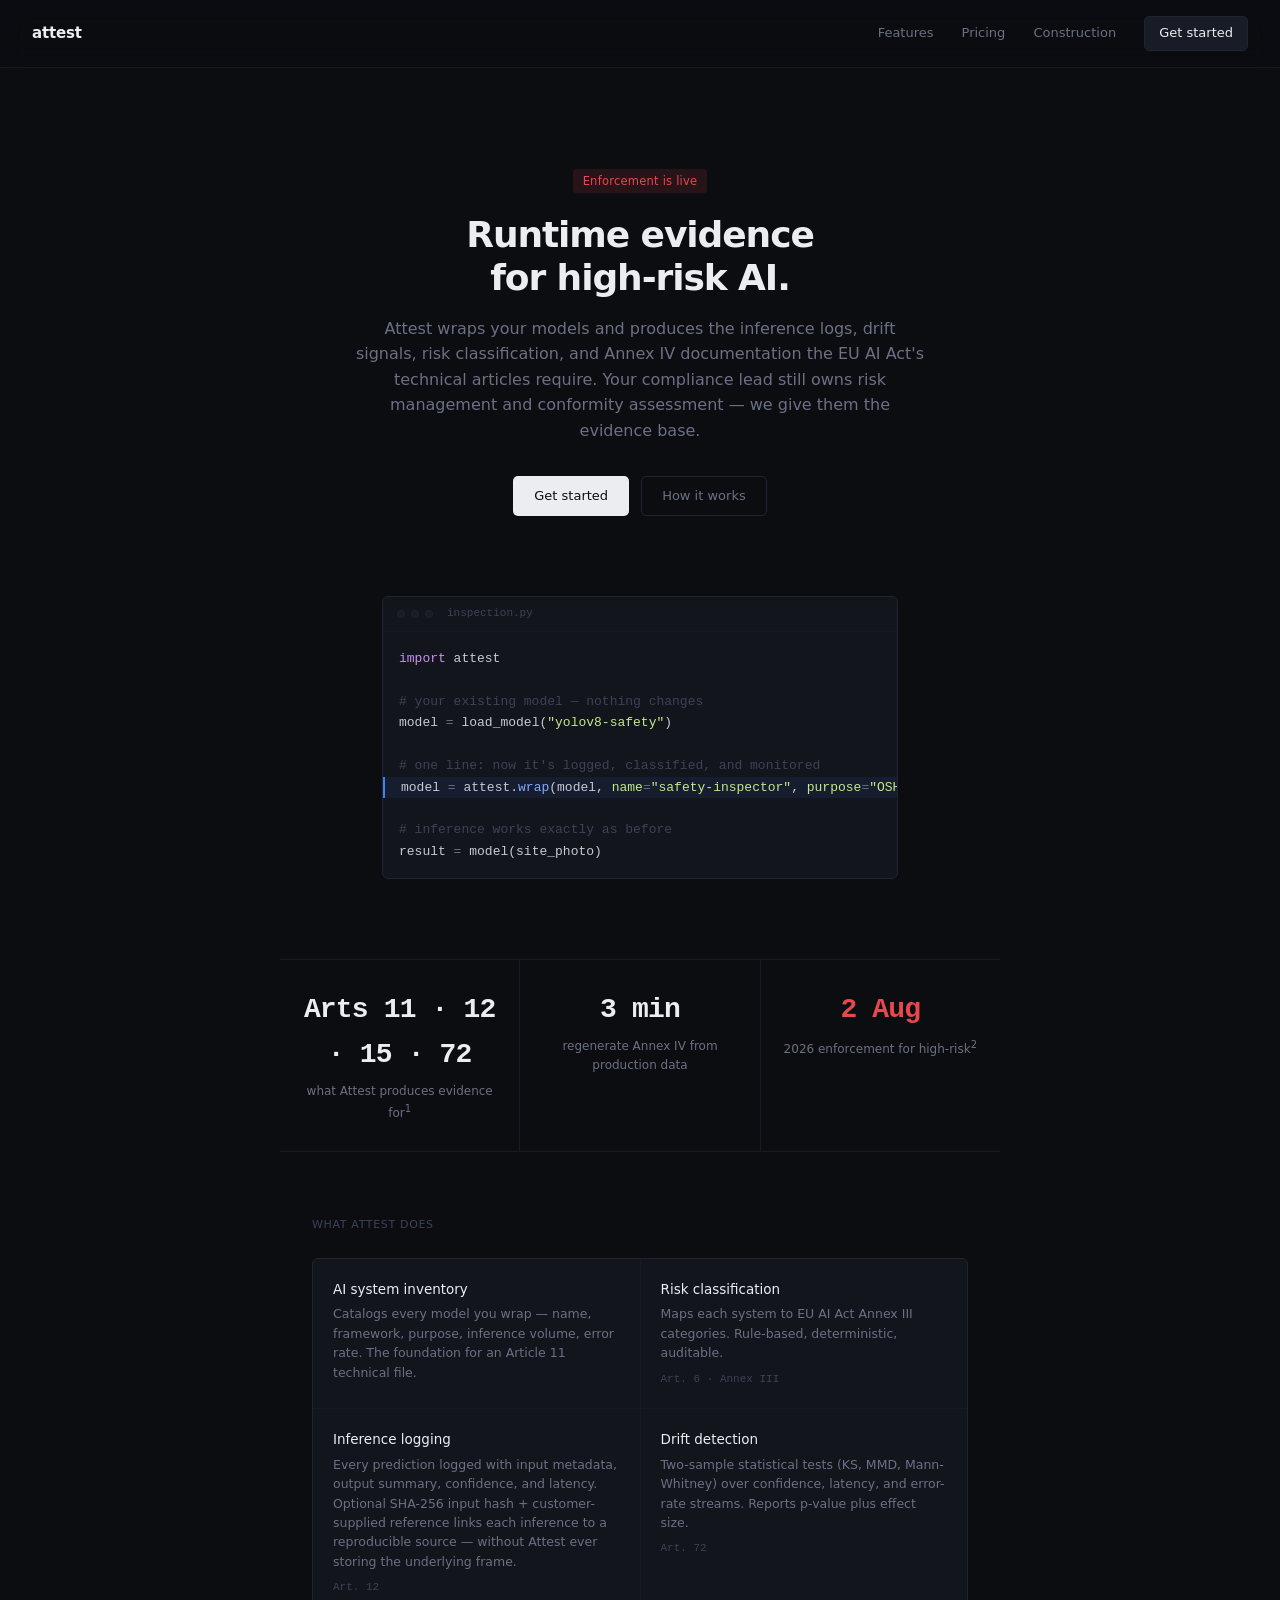
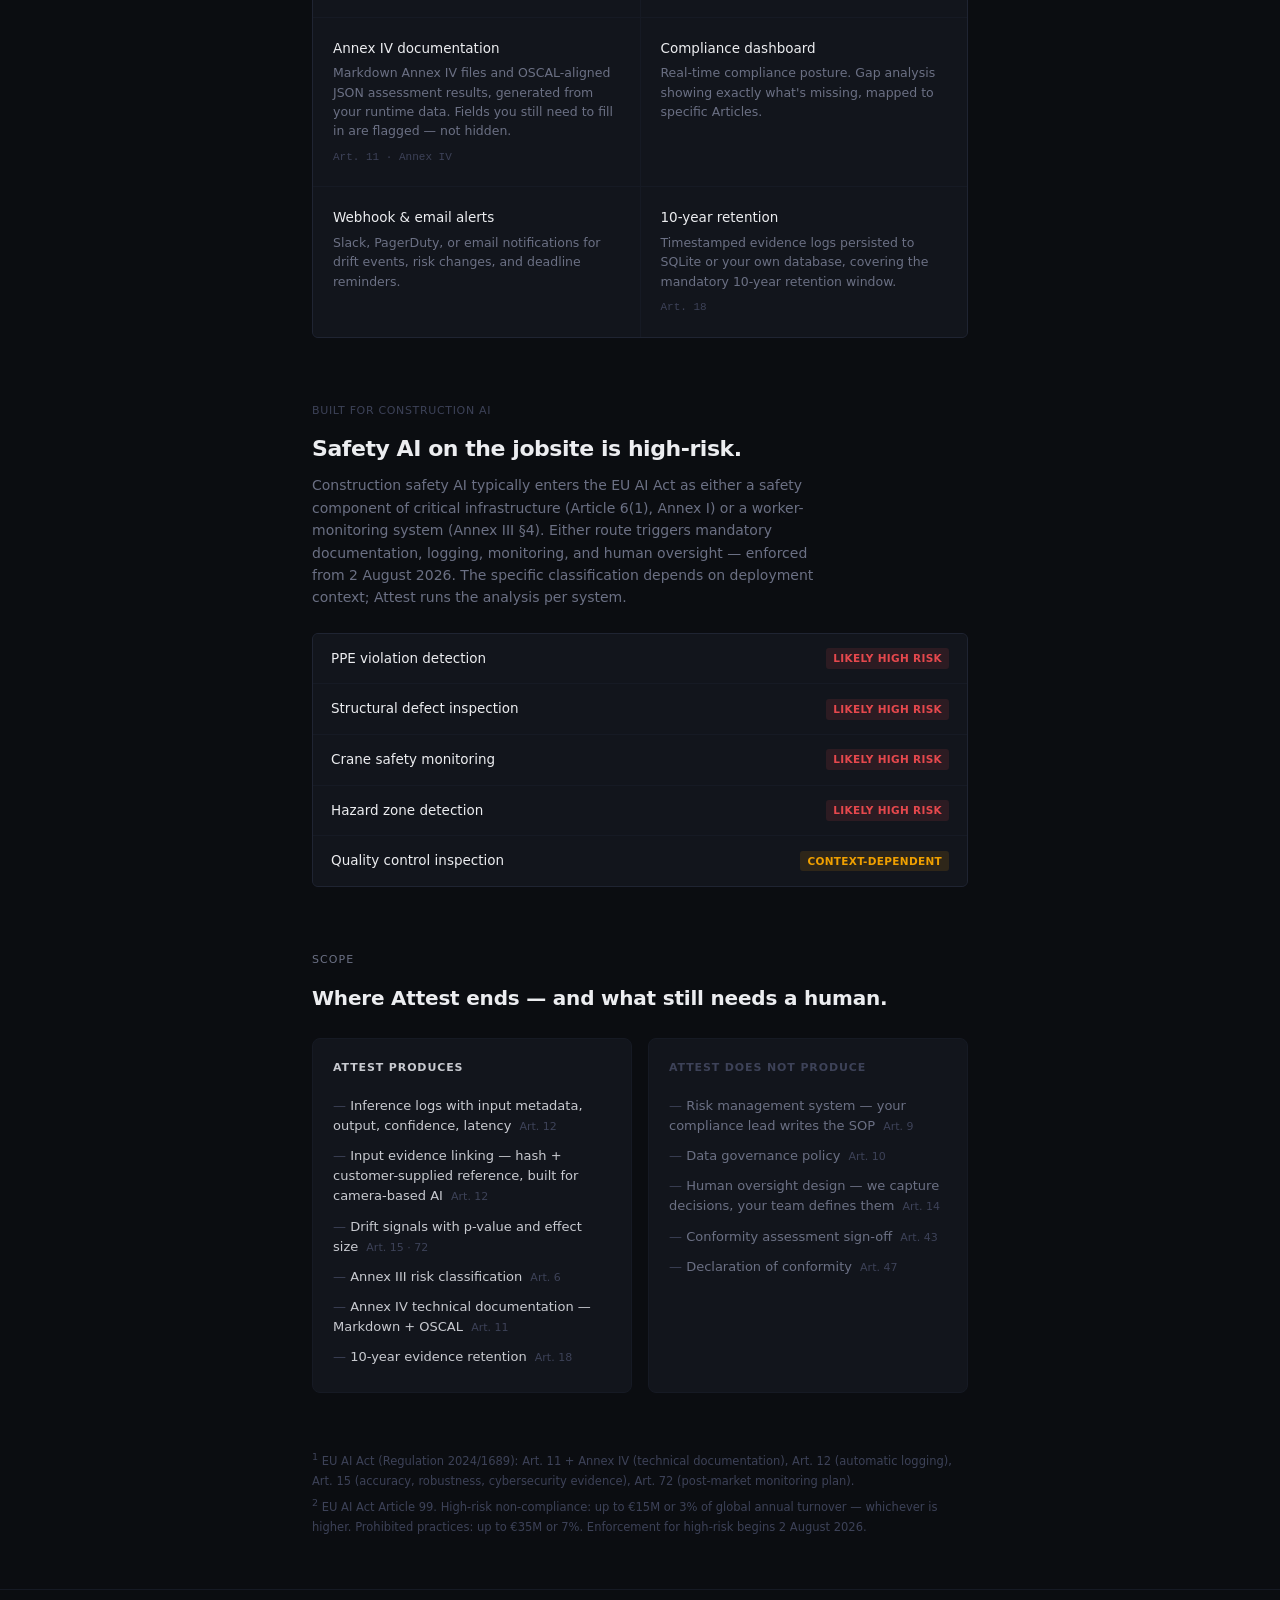
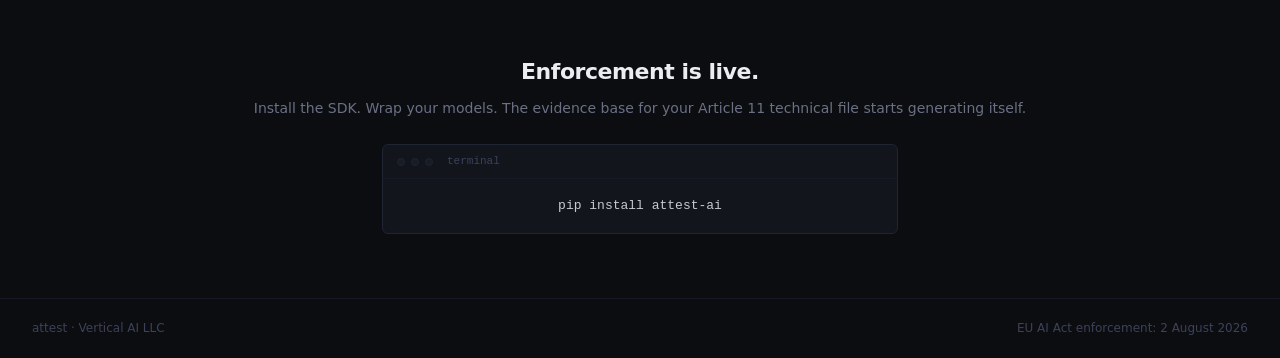
==== commit 29f66b8f: "Ship v1 input evidence linking — hash + customer ref, no input storage New SDK capability for camera" ====
--- a/site/index.html
+++ b/site/index.html
@@ -565,7 +565,7 @@
         </div>
         <div class="feature">
             <div class="feature-name">Inference logging</div>
-            <div class="feature-desc">Every prediction logged with input metadata, output summary, confidence, and latency. Automatic audit trail.</div>
+            <div class="feature-desc">Every prediction logged with input metadata, output summary, confidence, and latency. Optional SHA-256 input hash + customer-supplied reference links each inference to a reproducible source — without Attest ever storing the underlying frame.</div>
             <div class="feature-ref">Art. 12</div>
         </div>
         <div class="feature">
@@ -631,6 +631,7 @@
             <h4>Attest produces</h4>
             <ul>
                 <li>Inference logs with input metadata, output, confidence, latency <span class="art">Art. 12</span></li>
+                <li>Input evidence linking — hash + customer-supplied reference, built for camera-based AI <span class="art">Art. 12</span></li>
                 <li>Drift signals with p-value and effect size <span class="art">Art. 15 · 72</span></li>
                 <li>Annex III risk classification <span class="art">Art. 6</span></li>
                 <li>Annex IV technical documentation — Markdown + OSCAL <span class="art">Art. 11</span></li>
